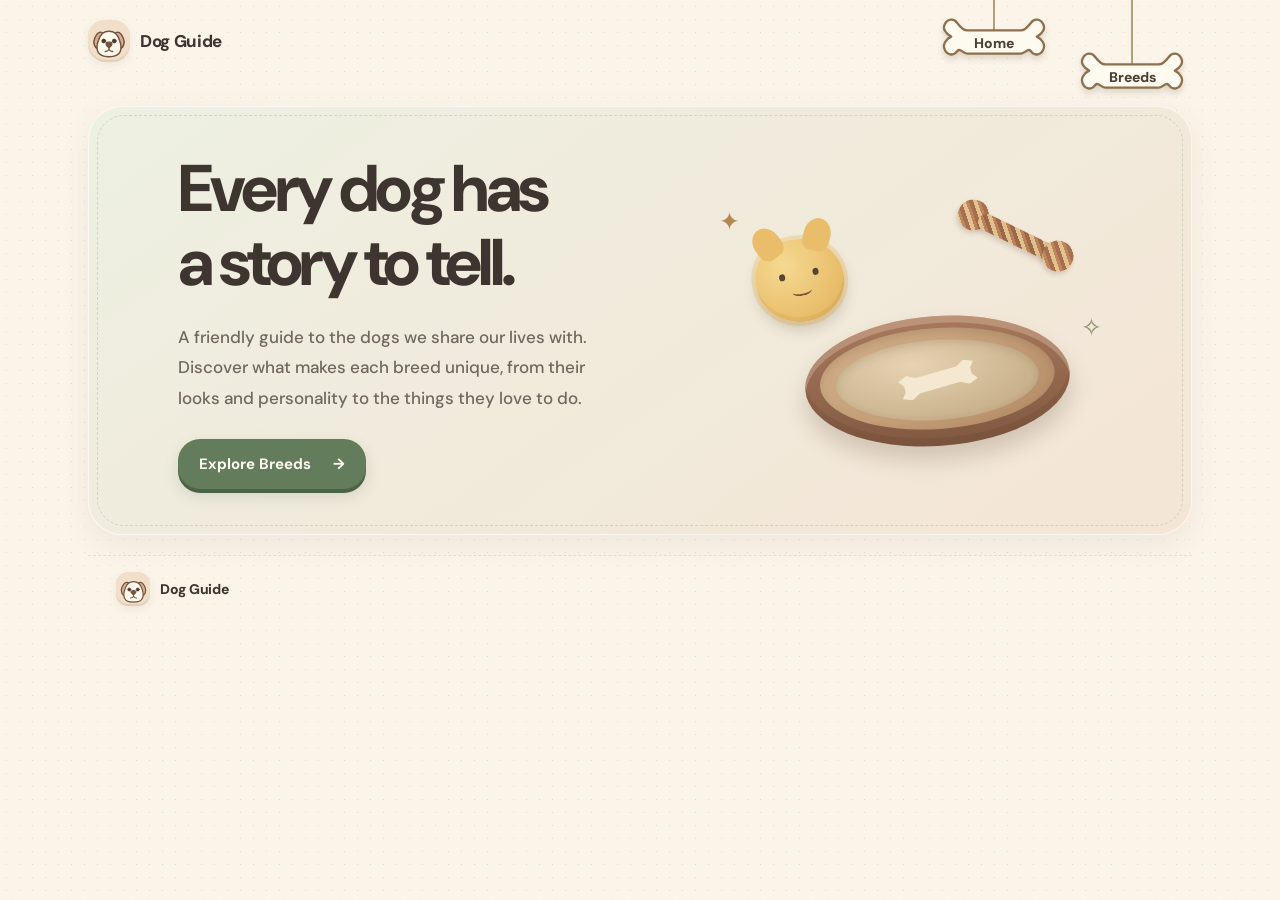
==== index.html @ d452194c "original version" ====
<!doctype html>
<html lang="en">
<head>
  <meta charset="utf-8">
  <meta name="viewport" content="width=device-width, initial-scale=1">
  <meta name="description" content="A friendly guide to dog breeds, their looks, personalities, and favorite activities.">
  <title>Dog Guide — Get to Know Dogs</title>
  <link rel="stylesheet" href="styles.css">
  <script src="nav.js" defer></script>
</head>
<body>
  <header class="site-header">
    <a class="brand" href="index.html" aria-label="Dog Guide home"><span class="brand-mark" aria-hidden="true"><svg viewBox="0 0 48 48"><path class="ear" d="M17 14C12 10 8 13 5 20C2 27 5 34 11 35C16 35 19 29 20 22L22 17ZM31 14C36 10 40 13 43 20C46 27 43 34 37 35C32 35 29 29 28 22L26 17Z"/><path d="M24 11C17 11 12 16 10 23C8 28 7 33 9 38C11 43 17 45 24 45C31 45 37 43 39 38C41 33 40 28 38 23C36 16 31 11 24 11Z"/><circle class="icon-eye" cx="17" cy="24" r="2.6"/><circle class="icon-eye" cx="31" cy="24" r="2.6"/><path class="icon-nose" d="M20 28C20 26.5 21 25.5 22.5 25.5h3C27 25.5 28 26.5 28 28c0 2-2.5 4.3-4 5.5-1.5-1.2-4-3.5-4-5.5Z"/><path class="icon-mouth" d="M24 34v1M24 35c-1 2-3 3-5 3M24 35c1 2 3 3 5 3"/></svg></span><span>Dog Guide</span></a>
    <nav class="main-nav" aria-label="Main navigation">
  <a class="bone-link hang-short active" href="index.html"><span class="bone-cord" aria-hidden="true"></span><svg class="bone-outline" viewBox="0 0 120 56" aria-hidden="true"><path d="M30 15C25 15 22 11 19 7 15 1 8 2 5 8 2 13 6 19 12 22 6 25 2 31 5 37c3 6 10 7 14 1 3-4 6 3 11 3h60c5 0 8-7 11-3 4 6 11 5 14-1 3-6-1-12-7-15 6-3 10-9 7-14-3-6-10-7-14-1-3 4-6 8-11 8Z"/></svg><span class="bone-label">Home</span></a>
  <a class="bone-link hang-long" href="type.html"><span class="bone-cord" aria-hidden="true"></span><svg class="bone-outline" viewBox="0 0 120 56" aria-hidden="true"><path d="M30 15C25 15 22 11 19 7 15 1 8 2 5 8 2 13 6 19 12 22 6 25 2 31 5 37c3 6 10 7 14 1 3-4 6 3 11 3h60c5 0 8-7 11-3 4 6 11 5 14-1 3-6-1-12-7-15 6-3 10-9 7-14-3-6-10-7-14-1-3 4-6 8-11 8Z"/></svg><span class="bone-label">Breeds</span></a>
</nav>
  </header>
  <main>
    <section class="hero home-hero">
      <div class="hero-copy"><h1>Every dog has<br>a story to tell.</h1><p class="hero-lead">A friendly guide to the dogs we share our lives with. Discover what makes each breed unique, from their looks and personality to the things they love to do.</p><a class="button" href="type.html">Explore Breeds <span aria-hidden="true">→</span></a></div>
      <div class="home-image-slot" role="img" aria-label="A cozy dog bed with plush and rope toys"><div class="dog-bed"><div class="bed-cushion"><span class="bed-bone"></span></div></div><div class="plush-toy"><i class="plush-eye eye-left"></i><i class="plush-eye eye-right"></i><i class="plush-smile"></i></div><div class="rope-toy"><span class="rope-knot knot-left"></span><span class="rope-center"></span><span class="rope-knot knot-right"></span></div><span class="scene-spark spark-one">✦</span><span class="scene-spark spark-two">✧</span></div>
    </section>
  </main>
  <footer class="site-footer"><a class="brand footer-brand" href="index.html" aria-label="Dog Guide home"><span class="brand-mark" aria-hidden="true"><svg viewBox="0 0 48 48"><path class="ear" d="M17 14C12 10 8 13 5 20C2 27 5 34 11 35C16 35 19 29 20 22L22 17ZM31 14C36 10 40 13 43 20C46 27 43 34 37 35C32 35 29 29 28 22L26 17Z"/><path d="M24 11C17 11 12 16 10 23C8 28 7 33 9 38C11 43 17 45 24 45C31 45 37 43 39 38C41 33 40 28 38 23C36 16 31 11 24 11Z"/><circle class="icon-eye" cx="17" cy="24" r="2.6"/><circle class="icon-eye" cx="31" cy="24" r="2.6"/><path class="icon-nose" d="M20 28C20 26.5 21 25.5 22.5 25.5h3C27 25.5 28 26.5 28 28c0 2-2.5 4.3-4 5.5-1.5-1.2-4-3.5-4-5.5Z"/><path class="icon-mouth" d="M24 34v1M24 35c-1 2-3 3-5 3M24 35c1 2 3 3 5 3"/></svg></span><span>Dog Guide</span></a></footer>
</body>
</html>
---- styles.css ----
@import url('https://fonts.googleapis.com/css2?family=DM+Sans:wght@400;500;600;700&family=Manrope:wght@400;500;600;700;800&display=swap');
:root{--ink:#3e3530;--muted:#82766d;--green:#637c5b;--green-dark:#4d6548;--cream:#fbf4e9;--paper:#fffaf2;--line:#eadfce;--peach:#f4d6bf;--sage:#e4eadc;--yellow:#f3dfaa;--shadow:0 14px 32px rgba(97,75,52,.12)}
*{box-sizing:border-box}body{margin:0;background-color:var(--cream);background-image:radial-gradient(#e8dcc9 0.6px,transparent .7px),radial-gradient(#fffaf2 0.6px,transparent .7px);background-size:13px 13px,17px 17px;background-position:0 0,6px 7px;color:var(--ink);font-family:'DM Sans','Manrope',sans-serif;line-height:1.65}a{color:inherit;text-decoration:none}.site-header{height:82px;max-width:1160px;margin:auto;padding:0 28px;display:flex;align-items:center;justify-content:space-between}.brand{display:flex;align-items:center;gap:10px;font-size:15px;font-weight:800;line-height:1.1;letter-spacing:-.02em}.brand-mark{width:42px;height:42px;border-radius:16px 16px 18px 18px;background:#f1dfc9;display:grid;place-items:center;color:#72543f;box-shadow:inset 0 -2px 0 rgba(126,86,58,.12),0 3px 8px rgba(97,75,52,.08)}.brand-mark svg{width:36px;height:36px;fill:#fff8ed;stroke:currentColor;stroke-width:2;stroke-linecap:round;stroke-linejoin:round}.brand-mark svg .ear{fill:#dbad8e}.main-nav{display:flex;align-items:center;gap:32px;font-size:13px;color:#74695f}.main-nav a{padding:8px 0;position:relative}.main-nav a:hover,.main-nav a.active{color:var(--green-dark)}.main-nav a.active:after{content:'';height:2px;background:#91a080;border-radius:2px;position:absolute;bottom:0;left:0;right:0}.hero{max-width:1104px;margin:34px auto 0;border-radius:34px;min-height:430px;padding:62px 7%;display:grid;grid-template-columns:1fr 1fr;align-items:center;background:linear-gradient(145deg,#edf0e2,#f4e5d5);position:relative;box-shadow:inset 0 0 0 1px rgba(255,255,255,.65),0 10px 30px rgba(91,76,57,.08)}.hero:before{content:'';position:absolute;inset:9px;border:1px dashed rgba(125,142,111,.26);border-radius:27px;pointer-events:none}.hero-copy{position:relative;z-index:2}.hero h1,.page-heading h1{margin:0;font-size:clamp(38px,5.4vw,59px);letter-spacing:-.055em;line-height:1.12;font-weight:700}.hero-lead{max-width:420px;margin:22px 0 25px;color:#70675e;font-size:15px;line-height:1.9}.button{display:inline-flex;gap:22px;align-items:center;padding:13px 21px;border-radius:22px;background:var(--green);color:#fffaf2;font-weight:700;font-size:13px;box-shadow:0 4px 0 #4c6247,0 7px 15px rgba(72,93,66,.17);transition:transform .2s,box-shadow .2s}.button:hover{transform:translateY(-2px);box-shadow:0 6px 0 #4c6247,0 10px 18px rgba(72,93,66,.2)}.home-image-slot{height:300px;max-width:390px;width:100%;justify-self:end;border-radius:42% 58% 48% 52%/52% 42% 58% 48%;background:rgba(255,250,242,.35);border:2px dashed rgba(139,125,101,.28);box-shadow:inset 0 0 0 9px rgba(255,250,242,.18);position:relative}.home-image-slot:before{content:'';position:absolute;inset:9px;border-radius:inherit;border:1px solid rgba(255,255,255,.55)}.site-footer{max-width:1104px;margin:58px auto 0;padding:24px 28px 32px;border-top:1px dashed var(--line);display:flex;align-items:center}.footer-brand{font-size:13px}.footer-brand .brand-mark{width:34px;height:34px;border-radius:12px}.footer-brand .brand-mark svg{width:29px;height:29px}.type-main{max-width:1104px;margin:44px auto 84px;padding:0 24px}.page-heading{text-align:center;margin:0 auto 35px}.page-heading h1{font-size:40px}.page-heading>p:last-child{margin:10px 0 0;color:var(--muted);font-size:13px}.breed-layout{display:grid;grid-template-columns:minmax(0,1.25fr) minmax(320px,.75fr);gap:25px;align-items:start}.breed-grid{display:grid;grid-template-columns:repeat(2,minmax(0,1fr));gap:15px}.breed-card{appearance:none;text-align:left;padding:0;position:relative;overflow:hidden;border:1px solid #eadfce;background:var(--paper);border-radius:22px;cursor:pointer;color:inherit;transition:border .18s,transform .18s,box-shadow .18s;font:inherit;box-shadow:0 5px 13px rgba(97,75,52,.06)}.breed-card:after{content:'';position:absolute;inset:5px;border:1px dotted rgba(157,136,107,.2);border-radius:17px;pointer-events:none}.breed-card:hover{transform:translateY(-3px);box-shadow:var(--shadow)}.breed-card.selected{border-color:#91a080;box-shadow:0 0 0 2px rgba(99,124,91,.16),var(--shadow)}.photo-placeholder{background:radial-gradient(ellipse at 50% 45%,#f5ead9 0,#f1e6d6 62%,#eee1d0 100%);color:#988a78;display:flex;align-items:center;justify-content:center;flex-direction:column;gap:5px;font-size:10px;letter-spacing:.03em}.breed-card .photo-placeholder{height:132px;border-radius:21px 21px 0 0}.placeholder-icon{display:grid;place-items:center;width:27px;height:27px;border:1px dashed #b7a991;border-radius:50%;font-size:18px;color:#92816a}.breed-card-copy{display:flex;flex-direction:column;align-items:flex-start;padding:13px 15px 15px}.breed-name{font-size:13px;font-weight:700}.breed-tag{font-size:10px;color:#5c7556;background:#e9eddf;padding:3px 10px;border-radius:20px;margin-top:8px}.card-arrow{position:absolute;bottom:17px;right:15px;color:#8c907a;font-size:15px}.detail-panel{position:sticky;top:18px;border-radius:24px;overflow:hidden;background:var(--paper);border:1px solid #eadfce;box-shadow:var(--shadow)}.detail-photo{height:190px}.detail-content{padding:23px 24px 21px}.detail-content h2{font-size:24px;line-height:1.35;margin:0;letter-spacing:-.035em}.detail-size{margin:4px 0 15px;color:var(--green);font-size:11px;font-weight:600}.detail-block{border-top:1px dashed #e8ddcc;padding:13px 0 10px}.detail-block h3{font-size:12px;margin:0 0 5px;color:#574b40}.detail-block p{color:#74695f;font-size:11px;line-height:1.85;margin:0}.breed-card:focus-visible,.button:focus-visible,.main-nav a:focus-visible{outline:3px solid #d5ac67;outline-offset:3px}
@media(max-width:800px){.hero{margin:15px 18px 0;min-height:390px;padding:44px 6%}.home-image-slot{height:255px;width:90%}.breed-layout{grid-template-columns:1fr}.detail-panel{position:static;grid-row:1}.detail-photo{height:160px}.detail-content{padding:21px}.breed-grid{grid-template-columns:repeat(3,minmax(0,1fr))}.type-main{margin-top:35px}.site-footer{margin:40px 18px 0}}
@media(max-width:560px){.site-header{height:70px;padding:0 18px}.main-nav{gap:20px;font-size:12px}.brand{font-size:13px;gap:8px}.brand-mark{width:36px;height:36px}.brand-mark svg{width:31px;height:31px}.hero{display:block;padding:35px 25px 28px;min-height:0;border-radius:27px}.hero h1{font-size:39px}.hero-lead{font-size:14px;margin:18px 0 22px}.home-image-slot{height:220px;margin:30px auto 0}.site-footer{padding:20px 0 26px}.type-main{padding:0 16px;margin:32px auto 56px}.page-heading{margin-bottom:25px}.page-heading h1{font-size:33px}.page-heading>p:last-child{font-size:12px}.breed-grid{grid-template-columns:repeat(2,minmax(0,1fr));gap:11px}.breed-card .photo-placeholder{height:108px}.breed-card-copy{padding:10px}.breed-name{font-size:12px}.card-arrow{right:10px;bottom:14px}.detail-content h2{font-size:21px}}
/* Clearer type and a tighter home layout */
body{font-size:17px}.brand{font-size:17px}.main-nav{font-size:15px}.hero.home-hero{min-height:350px;margin-top:24px;padding-top:46px;padding-bottom:46px}.hero h1{font-size:clamp(44px,5.8vw,66px);font-weight:800}.hero-lead{font-size:17px;line-height:1.8;font-weight:500}.button{font-size:15px;font-weight:700}.home-image-slot{height:260px}.site-footer{margin-top:20px;padding-top:16px;padding-bottom:20px}.page-heading h1{font-size:46px;font-weight:800}.page-heading>p:last-child{font-size:15px}.breed-name{font-size:15px;font-weight:700}.breed-tag{font-size:11px}.detail-content h2{font-size:27px;font-weight:800}.detail-size{font-size:13px}.detail-block h3{font-size:14px;font-weight:700}.detail-block p{font-size:13px;line-height:1.8}.photo-placeholder{font-size:12px}.footer-brand{font-size:14px}
@media(max-width:800px){.hero.home-hero{min-height:330px}.home-image-slot{height:230px}.site-footer{margin-top:18px}}
@media(max-width:560px){body{font-size:16px}.brand{font-size:14px}.main-nav{font-size:13px}.hero.home-hero{padding-top:32px;padding-bottom:24px}.hero h1{font-size:43px}.hero-lead{font-size:15px}.home-image-slot{height:175px;margin-top:22px}.site-footer{margin-top:12px;padding-top:13px;padding-bottom:16px}.page-heading h1{font-size:36px}.page-heading>p:last-child{font-size:13px}.breed-name{font-size:13px}.detail-content h2{font-size:23px}.detail-block h3{font-size:13px}.detail-block p{font-size:12px}}
/* A soft little toy corner for the home page */
.home-image-slot{border:0;border-radius:0;background:none;box-shadow:none;overflow:visible;isolation:isolate}.home-image-slot:before{display:none}.dog-bed{position:absolute;width:265px;height:130px;right:32px;bottom:5px;border-radius:50%;background:linear-gradient(180deg,#a8795e,#805840);box-shadow:0 14px 22px rgba(78,55,37,.2),inset 0 7px 0 rgba(255,235,205,.24),inset 0 -8px 0 rgba(79,49,31,.13);transform:rotate(-4deg)}.dog-bed:before{content:'';position:absolute;inset:12px 15px 17px;border-radius:50%;background:linear-gradient(150deg,#d4b28b,#b38b65);box-shadow:inset 0 4px 8px rgba(95,65,42,.18)}.bed-cushion{position:absolute;inset:24px 31px 26px;border-radius:50%;background:radial-gradient(ellipse at 38% 30%,#e6d3b2,#c9b18c 72%,#b79b75);box-shadow:inset 0 3px 8px rgba(100,72,47,.16)}.bed-bone{position:absolute;width:78px;height:25px;left:50%;top:50%;transform:translate(-50%,-50%) rotate(-12deg);background:#f5e8d0;clip-path:polygon(12% 0,23% 18%,77% 18%,88% 0,100% 15%,94% 38%,94% 62%,100% 85%,88% 100%,77% 82%,23% 82%,12% 100%,0 85%,6% 62%,6% 38%,0 15%);filter:drop-shadow(0 3px 2px rgba(74,55,37,.22))}.plush-toy{position:absolute;z-index:3;width:88px;height:83px;left:44px;top:48px;border-radius:44% 50% 48% 50%;background:radial-gradient(circle at 35% 28%,#f5d991,#e8bc68 72%,#cd9f54);box-shadow:inset 0 -5px 0 rgba(164,114,50,.12),0 8px 14px rgba(86,63,34,.2),0 0 0 4px rgba(237,201,128,.45);transform:rotate(-11deg)}.plush-toy:before,.plush-toy:after{content:'';position:absolute;top:-17px;width:27px;height:33px;border-radius:60% 60% 40% 40%;background:#e9bd69;z-index:-1}.plush-toy:before{left:5px;transform:rotate(-26deg)}.plush-toy:after{right:5px;transform:rotate(25deg)}.plush-eye{position:absolute;top:32px;width:6px;height:7px;border-radius:50%;background:#554334}.plush-eye.eye-left{left:24px}.plush-eye.eye-right{right:24px}.plush-smile{position:absolute;left:34px;top:47px;width:20px;height:10px;border-bottom:2px solid #79563c;border-radius:50%}.rope-toy{position:absolute;right:24px;top:26px;width:125px;height:38px;transform:rotate(26deg);z-index:4}.rope-center{position:absolute;left:22px;right:22px;top:11px;height:17px;border-radius:12px;background:repeating-linear-gradient(45deg,#9d684a 0 4px,#e0c18d 4px 8px,#ba8057 8px 11px);box-shadow:0 3px 5px rgba(73,49,31,.19)}.rope-knot{position:absolute;top:3px;width:31px;height:31px;border-radius:50%;background:repeating-linear-gradient(45deg,#a76f4e 0 4px,#e2c38f 4px 8px,#bd875d 8px 11px);box-shadow:0 3px 5px rgba(73,49,31,.18)}.knot-left{left:0}.knot-right{right:0}.scene-spark{position:absolute;color:#b58853;font-size:25px}.spark-one{left:7px;top:10px}.spark-two{right:0;top:116px;color:#87936a}
@media(max-width:800px){.site-header{height:116px}.home-image-slot{height:230px;width:90%;max-width:390px}.dog-bed{right:8px;width:245px;height:120px}.plush-toy{left:26px}.rope-toy{right:6px}}
@media(max-width:560px){.site-header{height:106px;padding-left:18px;padding-right:18px}.site-header>.brand{margin-top:18px}.main-nav{gap:4px}.bone-nav-item{--cord:16px!important;padding-top:var(--cord)}.bone-nav-item.hang-mid{--cord:29px!important}.bone-nav-item.hang-long{--cord:42px!important}.bone-toggle{min-width:80px;height:35px;padding:0 13px;font-size:11px}.bone-menu{top:calc(var(--cord) + 39px);min-width:165px}.hang-long .bone-menu{min-width:190px}.bone-menu a{font-size:12px;padding:8px 9px}.home-image-slot{height:180px;width:100%;margin-top:22px}.dog-bed{width:220px;height:104px;right:2px;bottom:0}.dog-bed:before{inset:10px 12px 14px}.bed-cushion{inset:20px 27px 23px}.bed-bone{transform:translate(-50%,-50%) rotate(-12deg) scale(.82)}.plush-toy{width:70px;height:67px;left:8px;top:30px}.plush-toy:before,.plush-toy:after{width:22px;height:27px;top:-13px}.plush-eye{top:26px;width:5px;height:6px}.plush-eye.eye-left{left:19px}.plush-eye.eye-right{right:19px}.plush-smile{left:27px;top:38px;width:16px}.rope-toy{right:2px;top:7px;transform:rotate(21deg) scale(.8);transform-origin:right top}.scene-spark{font-size:19px}}
/* Bone links stay attached to their hanging cords */
.main-nav{gap:18px;align-items:flex-start}.main-nav a.bone-link{position:relative;display:block;flex:0 0 120px;width:120px;height:calc(var(--cord) + 50px);padding:0;margin:0;color:#493c30;text-decoration:none}.main-nav a.bone-link:after{display:none}.bone-link.hang-short{--cord:18px}.bone-link.hang-mid{--cord:34px}.bone-link.hang-long{--cord:52px}.bone-cord{position:absolute;z-index:0;left:59px;top:0;width:2px;height:var(--cord);background:linear-gradient(90deg,#8e704d,#e1c99c 48%,#8e704d);transform-origin:top center;box-shadow:1px 0 1px rgba(255,255,255,.7);transition:height .24s,transform .24s}.bone-outline{position:absolute;z-index:1;left:0;top:calc(var(--cord) - 1px);width:120px;height:50px;overflow:visible;filter:drop-shadow(0 4px 3px rgba(75,59,38,.16));transform-origin:60px 3px;transition:transform .24s,filter .24s}.bone-outline path{fill:#fffaf0;stroke:#8e704d;stroke-width:2.6;stroke-linejoin:round}.bone-label{position:absolute;z-index:2;left:0;top:calc(var(--cord) + 14px);width:120px;text-align:center;color:#4c4035;font-size:14px;font-weight:800;line-height:22px;pointer-events:none;transition:transform .24s}.bone-link:hover .bone-outline{transform:rotate(-2deg) translateY(2px);filter:drop-shadow(0 6px 4px rgba(75,59,38,.2))}.bone-link:hover .bone-cord{transform:rotate(-1deg)}.bone-link.is-dropping .bone-cord{height:calc(var(--cord) + 8px);transform:rotate(2deg)}.bone-link.is-dropping .bone-outline{transform:translateY(8px) rotate(4deg)}.bone-link.is-dropping .bone-label{transform:translateY(8px) rotate(4deg)}.bone-link:focus-visible{outline:3px solid #b89965;outline-offset:2px;border-radius:12px}.bone-link:focus-visible .bone-outline path{stroke:#5e794f}
@media(max-width:560px){.main-nav{gap:3px}.main-nav a.bone-link{flex-basis:94px;width:94px;height:calc(var(--cord) + 43px)}.bone-link.hang-short{--cord:16px}.bone-link.hang-mid{--cord:28px}.bone-link.hang-long{--cord:42px}.bone-cord{left:46px}.bone-outline{top:calc(var(--cord) - 1px);width:94px;height:43px}.bone-label{width:94px;top:calc(var(--cord) + 12px);font-size:12px}.bone-outline path{stroke-width:3}}
/* Let each cord meet the thicker center of its bone */
.bone-cord{height:calc(var(--cord) + 12px)}
.bone-link.is-dropping .bone-cord{height:calc(var(--cord) + 20px)}
@media(max-width:560px){.bone-cord{left:47px}}
/* Keep the bone indexes pinned to the same header coordinates on every page */
.site-header{position:relative}.site-header .main-nav{position:absolute;right:28px;top:0;width:258px;height:auto;justify-content:space-between;gap:18px;align-items:flex-start}
@media(max-width:560px){.site-header .main-nav{right:18px;width:191px;gap:3px}}
.brand-mark svg .icon-eye{fill:#493a30;stroke:#493a30;stroke-width:1}.brand-mark svg .icon-nose{fill:#72543f;stroke:#72543f;stroke-width:1.6;stroke-linejoin:round}.brand-mark svg .icon-mouth{fill:none;stroke:#72543f;stroke-width:1.7;stroke-linecap:round;stroke-linejoin:round}
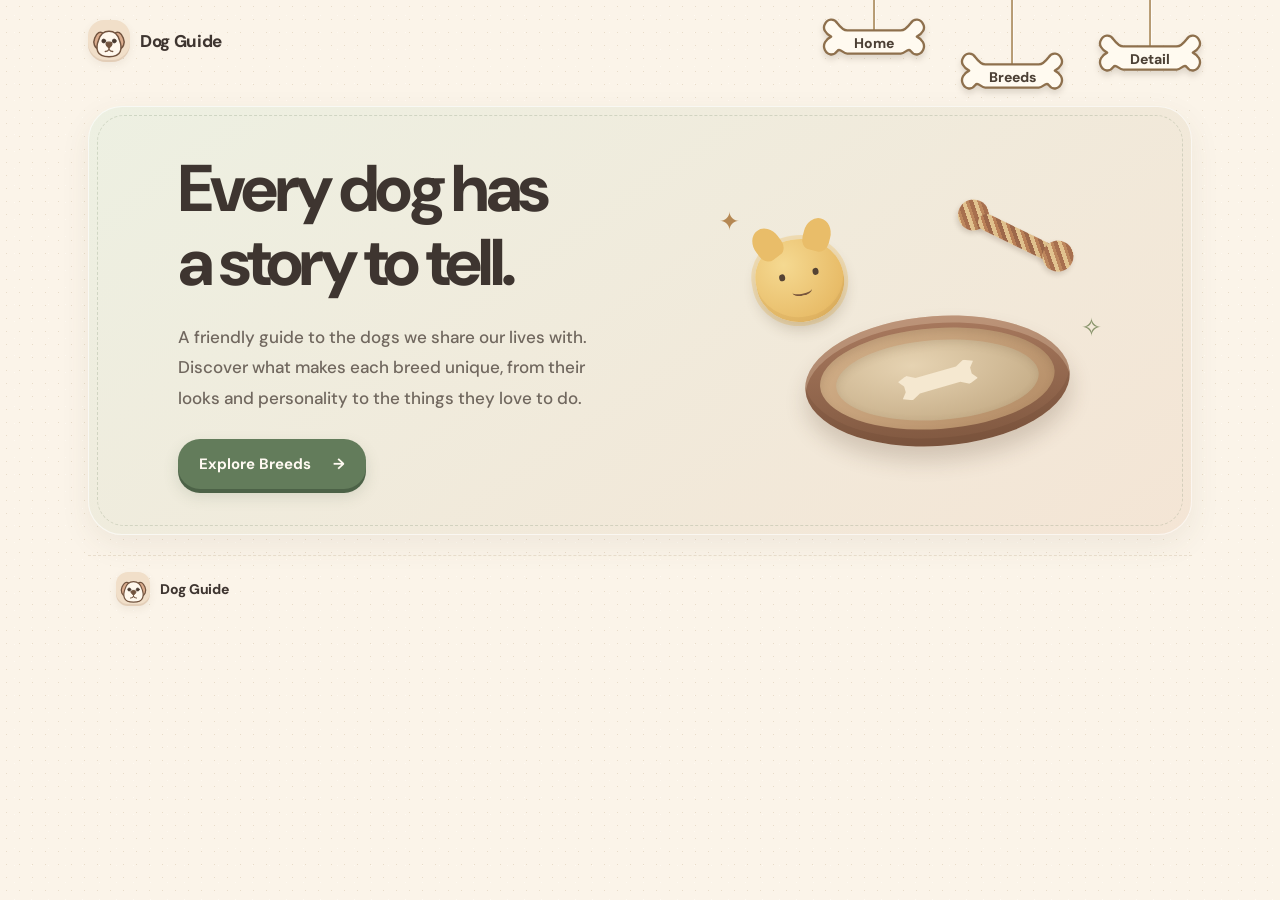
==== commit 21fc1e95: "add  breeds, pictures and details" ====
--- a/index.html
+++ b/index.html
@@ -14,6 +14,7 @@
     <nav class="main-nav" aria-label="Main navigation">
   <a class="bone-link hang-short active" href="index.html"><span class="bone-cord" aria-hidden="true"></span><svg class="bone-outline" viewBox="0 0 120 56" aria-hidden="true"><path d="M30 15C25 15 22 11 19 7 15 1 8 2 5 8 2 13 6 19 12 22 6 25 2 31 5 37c3 6 10 7 14 1 3-4 6 3 11 3h60c5 0 8-7 11-3 4 6 11 5 14-1 3-6-1-12-7-15 6-3 10-9 7-14-3-6-10-7-14-1-3 4-6 8-11 8Z"/></svg><span class="bone-label">Home</span></a>
   <a class="bone-link hang-long" href="type.html"><span class="bone-cord" aria-hidden="true"></span><svg class="bone-outline" viewBox="0 0 120 56" aria-hidden="true"><path d="M30 15C25 15 22 11 19 7 15 1 8 2 5 8 2 13 6 19 12 22 6 25 2 31 5 37c3 6 10 7 14 1 3-4 6 3 11 3h60c5 0 8-7 11-3 4 6 11 5 14-1 3-6-1-12-7-15 6-3 10-9 7-14-3-6-10-7-14-1-3 4-6 8-11 8Z"/></svg><span class="bone-label">Breeds</span></a>
+  <a class="bone-link hang-mid" href="detail.html"><span class="bone-cord" aria-hidden="true"></span><svg class="bone-outline" viewBox="0 0 120 56" aria-hidden="true"><path d="M30 15C25 15 22 11 19 7 15 1 8 2 5 8 2 13 6 19 12 22 6 25 2 31 5 37c3 6 10 7 14 1 3-4 6 3 11 3h60c5 0 8-7 11-3 4 6 11 5 14-1 3-6-1-12-7-15 6-3 10-9 7-14-3-6-10-7-14-1-3 4-6 8-11 8Z"/></svg><span class="bone-label">Detail</span></a>
 </nav>
   </header>
   <main>
@@ -24,4 +25,4 @@
   </main>
   <footer class="site-footer"><a class="brand footer-brand" href="index.html" aria-label="Dog Guide home"><span class="brand-mark" aria-hidden="true"><svg viewBox="0 0 48 48"><path class="ear" d="M17 14C12 10 8 13 5 20C2 27 5 34 11 35C16 35 19 29 20 22L22 17ZM31 14C36 10 40 13 43 20C46 27 43 34 37 35C32 35 29 29 28 22L26 17Z"/><path d="M24 11C17 11 12 16 10 23C8 28 7 33 9 38C11 43 17 45 24 45C31 45 37 43 39 38C41 33 40 28 38 23C36 16 31 11 24 11Z"/><circle class="icon-eye" cx="17" cy="24" r="2.6"/><circle class="icon-eye" cx="31" cy="24" r="2.6"/><path class="icon-nose" d="M20 28C20 26.5 21 25.5 22.5 25.5h3C27 25.5 28 26.5 28 28c0 2-2.5 4.3-4 5.5-1.5-1.2-4-3.5-4-5.5Z"/><path class="icon-mouth" d="M24 34v1M24 35c-1 2-3 3-5 3M24 35c1 2 3 3 5 3"/></svg></span><span>Dog Guide</span></a></footer>
 </body>
-</html>+</html>
--- a/styles.css
+++ b/styles.css
@@ -21,4 +21,27 @@
 /* Keep the bone indexes pinned to the same header coordinates on every page */
 .site-header{position:relative}.site-header .main-nav{position:absolute;right:28px;top:0;width:258px;height:auto;justify-content:space-between;gap:18px;align-items:flex-start}
 @media(max-width:560px){.site-header .main-nav{right:18px;width:191px;gap:3px}}
-.brand-mark svg .icon-eye{fill:#493a30;stroke:#493a30;stroke-width:1}.brand-mark svg .icon-nose{fill:#72543f;stroke:#72543f;stroke-width:1.6;stroke-linejoin:round}.brand-mark svg .icon-mouth{fill:none;stroke:#72543f;stroke-width:1.7;stroke-linecap:round;stroke-linejoin:round}+.brand-mark svg .icon-eye{fill:#493a30;stroke:#493a30;stroke-width:1}.brand-mark svg .icon-nose{fill:#72543f;stroke:#72543f;stroke-width:1.6;stroke-linejoin:round}.brand-mark svg .icon-mouth{fill:none;stroke:#72543f;stroke-width:1.7;stroke-linecap:round;stroke-linejoin:round}
+.breed-photo{display:block;width:100%;height:100%;object-fit:cover;border-radius:inherit}.breed-card .photo-placeholder{overflow:hidden}.detail-photo{overflow:hidden}
+.breed-card .breed-photo{object-position:center 30%}.detail-photo .breed-photo{object-fit:contain;background:#f1e6d6}
+.breed-card:has([src*="miniature-poodle"] ) .breed-photo,.breed-card:has([src*="Beagles-pets"]) .breed-photo{object-position:center 16%}
+.card-arrow{z-index:2;bottom:10px;right:10px;padding:6px 9px;border-radius:14px;background:#637c5b;color:white;font-size:11px;font-weight:700}
+.detail-page-card{overflow:hidden;border:1px solid #eadfce;border-radius:24px;background:var(--paper);box-shadow:var(--shadow)}
+.detail-page-photo{display:block;width:100%;max-height:460px;object-fit:contain;background:#f1e6d6}
+.detail-page-card .detail-content{max-width:780px;margin:auto}
+.detail-page-card h1{margin:0}
+.detail-page-actions{display:flex;justify-content:flex-end;margin-top:22px}
+.detail-page-card .detail-block h2{display:inline-flex;align-items:center;gap:7px;margin:0 0 10px;padding:5px 13px;border:2px solid #b99a73;border-radius:15px 15px 15px 6px;background:linear-gradient(135deg,#fffaf1,#f4e8d7);box-shadow:0 3px 0 rgba(126,86,58,.13);color:#574b40;font-size:16px;line-height:1.4;letter-spacing:0}
+.detail-page-card .detail-block h2:before{content:'🐾';font-size:20px;line-height:1}
+.detail-page-card .detail-block p{font-size:15px;line-height:1.9}
+.site-header .main-nav{width:378px}
+@media(max-width:560px){.site-header .main-nav{width:285px}}
+.breed-card .breed-photo[src*="miniature-poodle-900x900-crop"]{object-position:center 50%}
+.breed-card .breed-photo[src*="Beagles-pets"]{object-position:center 30%}
+.breed-card .breed-photo[src*="Chow-Chow-Dog-Breed-Information"]{object-position:center 20%}
+.breed-card .breed-photo[src*="tibetan-mastiff-4"]{object-position:center 18%}
+.breed-card .breed-photo[src*="Maltese_FeaturedImage"]{object-position:center 18%}
+.breed-card .breed-photo[src*="Saint-bernard-dog"]{object-position:center 18%}
+.breed-card .breed-photo[src*="smooth-haired-dachshund"]{object-position:center 18%}
+.breed-card .breed-photo[src*="Italian_Greyhound_standing_gray"]{object-position:center 18%}
+.breed-card .breed-photo[src*="dalmatian-adult"]{object-position:center 18%}
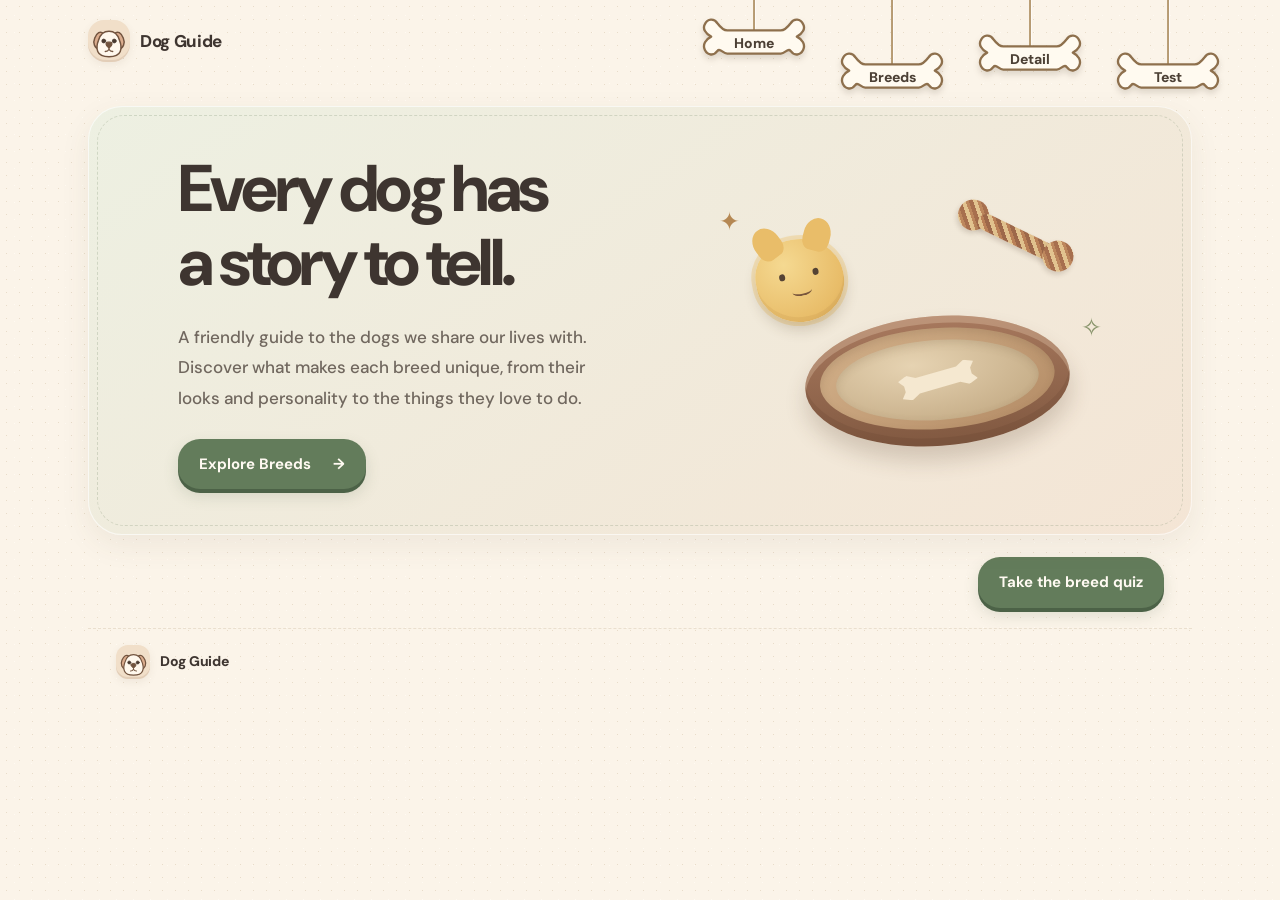
==== commit 4a01d45b: "add tset" ====
--- a/index.html
+++ b/index.html
@@ -13,15 +13,17 @@
     <a class="brand" href="index.html" aria-label="Dog Guide home"><span class="brand-mark" aria-hidden="true"><svg viewBox="0 0 48 48"><path class="ear" d="M17 14C12 10 8 13 5 20C2 27 5 34 11 35C16 35 19 29 20 22L22 17ZM31 14C36 10 40 13 43 20C46 27 43 34 37 35C32 35 29 29 28 22L26 17Z"/><path d="M24 11C17 11 12 16 10 23C8 28 7 33 9 38C11 43 17 45 24 45C31 45 37 43 39 38C41 33 40 28 38 23C36 16 31 11 24 11Z"/><circle class="icon-eye" cx="17" cy="24" r="2.6"/><circle class="icon-eye" cx="31" cy="24" r="2.6"/><path class="icon-nose" d="M20 28C20 26.5 21 25.5 22.5 25.5h3C27 25.5 28 26.5 28 28c0 2-2.5 4.3-4 5.5-1.5-1.2-4-3.5-4-5.5Z"/><path class="icon-mouth" d="M24 34v1M24 35c-1 2-3 3-5 3M24 35c1 2 3 3 5 3"/></svg></span><span>Dog Guide</span></a>
     <nav class="main-nav" aria-label="Main navigation">
   <a class="bone-link hang-short active" href="index.html"><span class="bone-cord" aria-hidden="true"></span><svg class="bone-outline" viewBox="0 0 120 56" aria-hidden="true"><path d="M30 15C25 15 22 11 19 7 15 1 8 2 5 8 2 13 6 19 12 22 6 25 2 31 5 37c3 6 10 7 14 1 3-4 6 3 11 3h60c5 0 8-7 11-3 4 6 11 5 14-1 3-6-1-12-7-15 6-3 10-9 7-14-3-6-10-7-14-1-3 4-6 8-11 8Z"/></svg><span class="bone-label">Home</span></a>
-  <a class="bone-link hang-long" href="type.html"><span class="bone-cord" aria-hidden="true"></span><svg class="bone-outline" viewBox="0 0 120 56" aria-hidden="true"><path d="M30 15C25 15 22 11 19 7 15 1 8 2 5 8 2 13 6 19 12 22 6 25 2 31 5 37c3 6 10 7 14 1 3-4 6 3 11 3h60c5 0 8-7 11-3 4 6 11 5 14-1 3-6-1-12-7-15 6-3 10-9 7-14-3-6-10-7-14-1-3 4-6 8-11 8Z"/></svg><span class="bone-label">Breeds</span></a>
+  <a class="bone-link hang-long" href="breeds.html"><span class="bone-cord" aria-hidden="true"></span><svg class="bone-outline" viewBox="0 0 120 56" aria-hidden="true"><path d="M30 15C25 15 22 11 19 7 15 1 8 2 5 8 2 13 6 19 12 22 6 25 2 31 5 37c3 6 10 7 14 1 3-4 6 3 11 3h60c5 0 8-7 11-3 4 6 11 5 14-1 3-6-1-12-7-15 6-3 10-9 7-14-3-6-10-7-14-1-3 4-6 8-11 8Z"/></svg><span class="bone-label">Breeds</span></a>
   <a class="bone-link hang-mid" href="detail.html"><span class="bone-cord" aria-hidden="true"></span><svg class="bone-outline" viewBox="0 0 120 56" aria-hidden="true"><path d="M30 15C25 15 22 11 19 7 15 1 8 2 5 8 2 13 6 19 12 22 6 25 2 31 5 37c3 6 10 7 14 1 3-4 6 3 11 3h60c5 0 8-7 11-3 4 6 11 5 14-1 3-6-1-12-7-15 6-3 10-9 7-14-3-6-10-7-14-1-3 4-6 8-11 8Z"/></svg><span class="bone-label">Detail</span></a>
+  <a class="bone-link hang-long" href="test.html"><span class="bone-cord" aria-hidden="true"></span><svg class="bone-outline" viewBox="0 0 120 56" aria-hidden="true"><path d="M30 15C25 15 22 11 19 7 15 1 8 2 5 8 2 13 6 19 12 22 6 25 2 31 5 37c3 6 10 7 14 1 3-4 6 3 11 3h60c5 0 8-7 11-3 4 6 11 5 14-1 3-6-1-12-7-15 6-3 10-9 7-14-3-6-10-7-14-1-3 4-6 8-11 8Z"/></svg><span class="bone-label">Test</span></a>
 </nav>
   </header>
   <main>
     <section class="hero home-hero">
-      <div class="hero-copy"><h1>Every dog has<br>a story to tell.</h1><p class="hero-lead">A friendly guide to the dogs we share our lives with. Discover what makes each breed unique, from their looks and personality to the things they love to do.</p><a class="button" href="type.html">Explore Breeds <span aria-hidden="true">→</span></a></div>
+      <div class="hero-copy"><h1>Every dog has<br>a story to tell.</h1><p class="hero-lead">A friendly guide to the dogs we share our lives with. Discover what makes each breed unique, from their looks and personality to the things they love to do.</p><a class="button" href="breeds.html">Explore Breeds <span aria-hidden="true">→</span></a></div>
       <div class="home-image-slot" role="img" aria-label="A cozy dog bed with plush and rope toys"><div class="dog-bed"><div class="bed-cushion"><span class="bed-bone"></span></div></div><div class="plush-toy"><i class="plush-eye eye-left"></i><i class="plush-eye eye-right"></i><i class="plush-smile"></i></div><div class="rope-toy"><span class="rope-knot knot-left"></span><span class="rope-center"></span><span class="rope-knot knot-right"></span></div><span class="scene-spark spark-one">✦</span><span class="scene-spark spark-two">✧</span></div>
     </section>
+    <div class="home-quiz-link"><a class="button" href="test.html">Take the breed quiz</a></div>
   </main>
   <footer class="site-footer"><a class="brand footer-brand" href="index.html" aria-label="Dog Guide home"><span class="brand-mark" aria-hidden="true"><svg viewBox="0 0 48 48"><path class="ear" d="M17 14C12 10 8 13 5 20C2 27 5 34 11 35C16 35 19 29 20 22L22 17ZM31 14C36 10 40 13 43 20C46 27 43 34 37 35C32 35 29 29 28 22L26 17Z"/><path d="M24 11C17 11 12 16 10 23C8 28 7 33 9 38C11 43 17 45 24 45C31 45 37 43 39 38C41 33 40 28 38 23C36 16 31 11 24 11Z"/><circle class="icon-eye" cx="17" cy="24" r="2.6"/><circle class="icon-eye" cx="31" cy="24" r="2.6"/><path class="icon-nose" d="M20 28C20 26.5 21 25.5 22.5 25.5h3C27 25.5 28 26.5 28 28c0 2-2.5 4.3-4 5.5-1.5-1.2-4-3.5-4-5.5Z"/><path class="icon-mouth" d="M24 34v1M24 35c-1 2-3 3-5 3M24 35c1 2 3 3 5 3"/></svg></span><span>Dog Guide</span></a></footer>
 </body>
--- a/styles.css
+++ b/styles.css
@@ -31,6 +31,10 @@
 .detail-page-card .detail-content{max-width:780px;margin:auto}
 .detail-page-card h1{margin:0}
 .detail-page-actions{display:flex;justify-content:flex-end;margin-top:22px}
+.breed-more-card{min-height:200px;padding:24px;display:flex;flex-direction:column;align-items:center;justify-content:center;gap:8px;text-align:center;border:2px dashed #c9b89f;border-radius:22px;background:linear-gradient(145deg,#f7f0e5,#eee7d9);color:#665849}
+.breed-more-card strong{font-size:17px;color:#4e4439}
+.breed-more-card>span:last-child{max-width:220px;font-size:13px;line-height:1.6}
+.breed-more-paw{font-size:27px;line-height:1}
 .detail-page-card .detail-block h2{display:inline-flex;align-items:center;gap:7px;margin:0 0 10px;padding:5px 13px;border:2px solid #b99a73;border-radius:15px 15px 15px 6px;background:linear-gradient(135deg,#fffaf1,#f4e8d7);box-shadow:0 3px 0 rgba(126,86,58,.13);color:#574b40;font-size:16px;line-height:1.4;letter-spacing:0}
 .detail-page-card .detail-block h2:before{content:'🐾';font-size:20px;line-height:1}
 .detail-page-card .detail-block p{font-size:15px;line-height:1.9}
@@ -45,3 +49,68 @@
 .breed-card .breed-photo[src*="smooth-haired-dachshund"]{object-position:center 18%}
 .breed-card .breed-photo[src*="Italian_Greyhound_standing_gray"]{object-position:center 18%}
 .breed-card .breed-photo[src*="dalmatian-adult"]{object-position:center 18%}
+.breed-card .breed-photo[src*="akita-adulto"]{object-position:center 20%}
+.breed-card .breed-photo[src*="Bull_Terrier_R_02"]{object-position:center 18%}
+.breed-card .breed-photo[src*="West-Highland-white-terrier"]{object-position:center 18%}
+.breed-card .breed-photo[src*="Afgan_Hound"]{object-position:center 18%}
+.breed-card .breed-photo[src*="Doberman-Pinscher_Featured-Image"]{object-position:center 20%}
+.breed-card .breed-photo[src*="Cocker-Spaniel-Breed-Information"]{object-position:center 18%}
+.breed-card .breed-photo[src*="bf4e2e0e9b813a4c35bf6602a24b"]{object-position:center 18%}
+.breed-card .breed-photo[src*="OIP.ncFnLqINaXTK82Xb_gnDBwAAAA"]{object-position:center 32%}
+.breed-card .breed-photo[src*="shetland-sheepdog"]{object-position:center 18%}
+.site-header .main-nav{width:498px}
+.quiz-nav a.active{background:#e9eddf;color:var(--green-dark);font-weight:700}
+@media(max-width:560px){.site-header .main-nav{width:284px}.site-header .main-nav a.bone-link{flex:0 0 70px;width:70px}.site-header .main-nav .bone-cord{left:34px}.site-header .main-nav .bone-outline{width:70px;height:42px}.site-header .main-nav .bone-label{width:70px;font-size:10px}}
+.home-quiz-link{max-width:1104px;margin:22px auto 0;padding:0 28px;text-align:right}
+.quiz-page [hidden]{display:none!important}
+.quiz-nav{display:flex;gap:22px;align-items:center;color:#74695f;font-size:14px}
+.quiz-nav a{padding:8px 12px;border-radius:18px;transition:background .2s,color .2s}
+.quiz-nav a:hover{background:#e9eddf;color:var(--green-dark)}
+.quiz-main{max-width:900px;margin:45px auto 80px;padding:0 24px}
+.quiz-progress-wrap{position:sticky;top:12px;z-index:5;margin:0 auto 20px;padding:14px 18px;border:1px solid #eadfce;border-radius:18px;background:rgba(255,250,242,.96);box-shadow:0 5px 16px rgba(97,75,52,.08);backdrop-filter:blur(8px)}
+.quiz-progress-label{display:flex;justify-content:space-between;gap:12px;margin-bottom:8px;color:#66594c;font-size:13px;font-weight:700}
+.quiz-progress-track{height:8px;overflow:hidden;border-radius:99px;background:#e8ddcc}
+.quiz-progress-track span{display:block;width:0;height:100%;border-radius:inherit;background:linear-gradient(90deg,#94a184,#637c5b);transition:width .25s ease}
+.quiz-shell{min-height:360px;padding:clamp(24px,5vw,48px);border:1px solid #eadfce;border-radius:30px;background:linear-gradient(145deg,#fffaf2,#f4eadb);box-shadow:var(--shadow)}
+.quiz-intro{text-align:center;max-width:620px;margin:40px auto}
+.quiz-kicker{display:inline-block;margin-bottom:10px;color:#718064;font-size:12px;font-weight:800;letter-spacing:.12em;text-transform:uppercase}
+.quiz-intro h1,.quiz-question h1,.quiz-results>h1{margin:0;color:#43392f;font-size:clamp(30px,5vw,44px);line-height:1.15;letter-spacing:-.04em}
+.quiz-intro p{margin:18px auto 26px;max-width:540px;color:#766a5e;line-height:1.8}
+.quiz-question{max-width:680px;margin:0 auto}
+.quiz-question h1{font-size:clamp(26px,4vw,36px);margin-bottom:25px}
+.quiz-answers{display:grid;gap:11px}
+.quiz-answer{display:flex;align-items:center;gap:14px;width:100%;padding:14px 16px;border:1px solid #dfd2c0;border-radius:17px;background:#fffdf8;color:#574b40;text-align:left;font:inherit;cursor:pointer;transition:transform .18s,border .18s,background .18s,box-shadow .18s}
+.quiz-answer:hover{transform:translateY(-2px);border-color:#a7b091;box-shadow:0 5px 12px rgba(97,75,52,.08)}
+.quiz-answer.is-selected{border-color:#748667;background:#edf0e5;box-shadow:0 0 0 2px rgba(99,124,91,.14)}
+.quiz-answer-mark{display:grid;place-items:center;flex:0 0 30px;width:30px;height:30px;border-radius:50%;background:#f1e6d6;color:#705c44;font-size:12px;font-weight:800}
+.quiz-answer.is-selected .quiz-answer-mark{background:#718064;color:#fff}
+.quiz-controls{display:flex;justify-content:space-between;align-items:center;margin-top:25px}
+.quiz-controls button:disabled{opacity:.45;cursor:not-allowed;transform:none}
+.quiz-back{padding:10px 14px;border:0;background:transparent;color:#6e6256;font:inherit;font-weight:700;cursor:pointer}
+.quiz-results>h1{margin-bottom:24px}
+.quiz-result-featured{display:grid;grid-template-columns:repeat(2,minmax(0,1fr));gap:16px}
+.quiz-result-card{overflow:hidden;border:1px solid #e4d8c8;border-radius:20px;background:#fffdf8;box-shadow:0 6px 16px rgba(97,75,52,.07)}
+.quiz-result-card img{display:block;width:100%;height:190px;object-fit:cover;object-position:center 25%;background:#f1e6d6}
+.quiz-result-card>div{padding:16px 18px 18px}
+.quiz-result-label{color:#718064;font-size:11px;font-weight:800;letter-spacing:.1em;text-transform:uppercase}
+.quiz-result-card h2{margin:5px 0 7px;color:#43392f;font-size:21px;line-height:1.25}
+.quiz-result-card p{margin:0;color:#766a5e;font-size:13px;line-height:1.7}
+.quiz-result-card.is-primary{border-color:#a6b092;box-shadow:0 0 0 2px rgba(99,124,91,.13),0 8px 18px rgba(97,75,52,.08)}
+.quiz-match{margin-top:28px;padding-top:21px;border-top:1px dashed #dacdbb}
+.quiz-match>h2{margin:0;color:#43392f;font-size:22px}
+.quiz-match>p{margin:5px 0 14px;color:#766a5e;font-size:14px}
+.quiz-result-card.is-match{max-width:460px}
+.quiz-home-button{margin-top:25px}
+#quiz-start{position:relative;padding:14px 34px 14px 44px;border:1px solid #d9c7a7;border-radius:999px;background:linear-gradient(180deg,#f4e8cb,#e7d1a8);color:#5e4934;box-shadow:0 4px 0 #c8ab7d,0 8px 17px rgba(105,79,47,.14);font-size:16px;letter-spacing:.02em;transition:transform .2s,box-shadow .2s,filter .2s}
+#quiz-start:before{content:'✦';position:absolute;left:19px;top:50%;transform:translateY(-52%);font-size:17px;color:#94734c}
+#quiz-start:hover{transform:translateY(-2px);filter:brightness(1.04);box-shadow:0 6px 0 #c8ab7d,0 11px 20px rgba(105,79,47,.18)}
+.quiz-dog-border{position:relative;z-index:2;display:flex;align-items:flex-end;justify-content:space-around;gap:12px;height:78px;margin:-55px 12px 0;padding:0 10px;border-bottom:2px dashed #d8c5a7;pointer-events:none}
+.quiz-dog{width:clamp(64px,13vw,112px);height:70px;overflow:visible;fill:#d9a875;stroke:#8a654b;stroke-width:2.6;stroke-linecap:round;stroke-linejoin:round;filter:drop-shadow(0 3px 2px rgba(91,67,46,.14))}
+.quiz-dog path{fill:none;stroke:#8a654b;stroke-width:5;stroke-linecap:round;stroke-linejoin:round}
+.quiz-dog .dog-eye{fill:#49392d;stroke:none}
+.quiz-dog .dog-ball{fill:#d88769;stroke:#a45e4b;stroke-width:2}
+.dog-sit{fill:#a7b08d}
+.dog-lie{fill:#d4b37c}
+.dog-small{fill:#b78b68}
+.quiz-answer:focus-visible,.quiz-back:focus-visible,.quiz-nav a:focus-visible{outline:3px solid #d5ac67;outline-offset:3px}
+@media(max-width:560px){.home-quiz-link{padding:0 18px;text-align:center}.quiz-main{margin:28px auto 55px;padding:0 16px}.quiz-shell{padding:23px 18px;border-radius:23px}.quiz-intro{margin:25px auto}.quiz-progress-wrap{top:6px;padding:12px}.quiz-answer{padding:12px}.quiz-result-featured{grid-template-columns:1fr}.quiz-result-card img{height:210px}.quiz-nav{gap:4px;font-size:12px}}
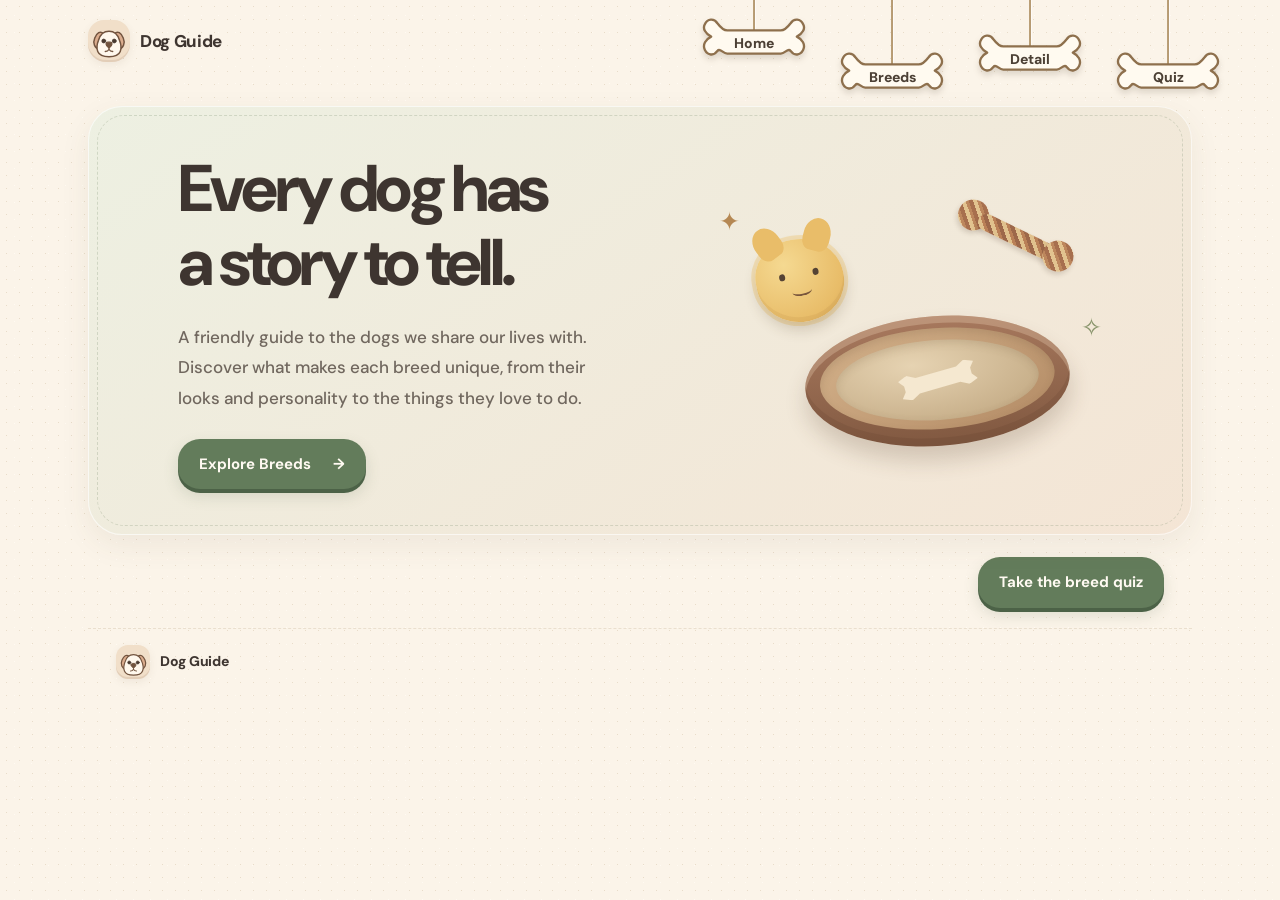
==== commit 2528eaf9: "add content in detail" ====
--- a/index.html
+++ b/index.html
@@ -15,7 +15,7 @@
   <a class="bone-link hang-short active" href="index.html"><span class="bone-cord" aria-hidden="true"></span><svg class="bone-outline" viewBox="0 0 120 56" aria-hidden="true"><path d="M30 15C25 15 22 11 19 7 15 1 8 2 5 8 2 13 6 19 12 22 6 25 2 31 5 37c3 6 10 7 14 1 3-4 6 3 11 3h60c5 0 8-7 11-3 4 6 11 5 14-1 3-6-1-12-7-15 6-3 10-9 7-14-3-6-10-7-14-1-3 4-6 8-11 8Z"/></svg><span class="bone-label">Home</span></a>
   <a class="bone-link hang-long" href="breeds.html"><span class="bone-cord" aria-hidden="true"></span><svg class="bone-outline" viewBox="0 0 120 56" aria-hidden="true"><path d="M30 15C25 15 22 11 19 7 15 1 8 2 5 8 2 13 6 19 12 22 6 25 2 31 5 37c3 6 10 7 14 1 3-4 6 3 11 3h60c5 0 8-7 11-3 4 6 11 5 14-1 3-6-1-12-7-15 6-3 10-9 7-14-3-6-10-7-14-1-3 4-6 8-11 8Z"/></svg><span class="bone-label">Breeds</span></a>
   <a class="bone-link hang-mid" href="detail.html"><span class="bone-cord" aria-hidden="true"></span><svg class="bone-outline" viewBox="0 0 120 56" aria-hidden="true"><path d="M30 15C25 15 22 11 19 7 15 1 8 2 5 8 2 13 6 19 12 22 6 25 2 31 5 37c3 6 10 7 14 1 3-4 6 3 11 3h60c5 0 8-7 11-3 4 6 11 5 14-1 3-6-1-12-7-15 6-3 10-9 7-14-3-6-10-7-14-1-3 4-6 8-11 8Z"/></svg><span class="bone-label">Detail</span></a>
-  <a class="bone-link hang-long" href="test.html"><span class="bone-cord" aria-hidden="true"></span><svg class="bone-outline" viewBox="0 0 120 56" aria-hidden="true"><path d="M30 15C25 15 22 11 19 7 15 1 8 2 5 8 2 13 6 19 12 22 6 25 2 31 5 37c3 6 10 7 14 1 3-4 6 3 11 3h60c5 0 8-7 11-3 4 6 11 5 14-1 3-6-1-12-7-15 6-3 10-9 7-14-3-6-10-7-14-1-3 4-6 8-11 8Z"/></svg><span class="bone-label">Test</span></a>
+  <a class="bone-link hang-long" href="quzi.html"><span class="bone-cord" aria-hidden="true"></span><svg class="bone-outline" viewBox="0 0 120 56" aria-hidden="true"><path d="M30 15C25 15 22 11 19 7 15 1 8 2 5 8 2 13 6 19 12 22 6 25 2 31 5 37c3 6 10 7 14 1 3-4 6 3 11 3h60c5 0 8-7 11-3 4 6 11 5 14-1 3-6-1-12-7-15 6-3 10-9 7-14-3-6-10-7-14-1-3 4-6 8-11 8Z"/></svg><span class="bone-label">Quiz</span></a>
 </nav>
   </header>
   <main>
@@ -23,7 +23,7 @@
       <div class="hero-copy"><h1>Every dog has<br>a story to tell.</h1><p class="hero-lead">A friendly guide to the dogs we share our lives with. Discover what makes each breed unique, from their looks and personality to the things they love to do.</p><a class="button" href="breeds.html">Explore Breeds <span aria-hidden="true">→</span></a></div>
       <div class="home-image-slot" role="img" aria-label="A cozy dog bed with plush and rope toys"><div class="dog-bed"><div class="bed-cushion"><span class="bed-bone"></span></div></div><div class="plush-toy"><i class="plush-eye eye-left"></i><i class="plush-eye eye-right"></i><i class="plush-smile"></i></div><div class="rope-toy"><span class="rope-knot knot-left"></span><span class="rope-center"></span><span class="rope-knot knot-right"></span></div><span class="scene-spark spark-one">✦</span><span class="scene-spark spark-two">✧</span></div>
     </section>
-    <div class="home-quiz-link"><a class="button" href="test.html">Take the breed quiz</a></div>
+    <div class="home-quiz-link"><a class="button" href="quzi.html">Take the breed quiz</a></div>
   </main>
   <footer class="site-footer"><a class="brand footer-brand" href="index.html" aria-label="Dog Guide home"><span class="brand-mark" aria-hidden="true"><svg viewBox="0 0 48 48"><path class="ear" d="M17 14C12 10 8 13 5 20C2 27 5 34 11 35C16 35 19 29 20 22L22 17ZM31 14C36 10 40 13 43 20C46 27 43 34 37 35C32 35 29 29 28 22L26 17Z"/><path d="M24 11C17 11 12 16 10 23C8 28 7 33 9 38C11 43 17 45 24 45C31 45 37 43 39 38C41 33 40 28 38 23C36 16 31 11 24 11Z"/><circle class="icon-eye" cx="17" cy="24" r="2.6"/><circle class="icon-eye" cx="31" cy="24" r="2.6"/><path class="icon-nose" d="M20 28C20 26.5 21 25.5 22.5 25.5h3C27 25.5 28 26.5 28 28c0 2-2.5 4.3-4 5.5-1.5-1.2-4-3.5-4-5.5Z"/><path class="icon-mouth" d="M24 34v1M24 35c-1 2-3 3-5 3M24 35c1 2 3 3 5 3"/></svg></span><span>Dog Guide</span></a></footer>
 </body>
--- a/styles.css
+++ b/styles.css
@@ -104,6 +104,7 @@
 #quiz-start{position:relative;padding:14px 34px 14px 44px;border:1px solid #d9c7a7;border-radius:999px;background:linear-gradient(180deg,#f4e8cb,#e7d1a8);color:#5e4934;box-shadow:0 4px 0 #c8ab7d,0 8px 17px rgba(105,79,47,.14);font-size:16px;letter-spacing:.02em;transition:transform .2s,box-shadow .2s,filter .2s}
 #quiz-start:before{content:'✦';position:absolute;left:19px;top:50%;transform:translateY(-52%);font-size:17px;color:#94734c}
 #quiz-start:hover{transform:translateY(-2px);filter:brightness(1.04);box-shadow:0 6px 0 #c8ab7d,0 11px 20px rgba(105,79,47,.18)}
+#quiz-start:active{transform:translateY(3px);filter:brightness(.98);box-shadow:0 1px 0 #c8ab7d,0 3px 7px rgba(105,79,47,.12);transition-duration:.06s}
 .quiz-dog-border{position:relative;z-index:2;display:flex;align-items:flex-end;justify-content:space-around;gap:12px;height:78px;margin:-55px 12px 0;padding:0 10px;border-bottom:2px dashed #d8c5a7;pointer-events:none}
 .quiz-dog{width:clamp(64px,13vw,112px);height:70px;overflow:visible;fill:#d9a875;stroke:#8a654b;stroke-width:2.6;stroke-linecap:round;stroke-linejoin:round;filter:drop-shadow(0 3px 2px rgba(91,67,46,.14))}
 .quiz-dog path{fill:none;stroke:#8a654b;stroke-width:5;stroke-linecap:round;stroke-linejoin:round}
@@ -114,3 +115,15 @@
 .dog-small{fill:#b78b68}
 .quiz-answer:focus-visible,.quiz-back:focus-visible,.quiz-nav a:focus-visible{outline:3px solid #d5ac67;outline-offset:3px}
 @media(max-width:560px){.home-quiz-link{padding:0 18px;text-align:center}.quiz-main{margin:28px auto 55px;padding:0 16px}.quiz-shell{padding:23px 18px;border-radius:23px}.quiz-intro{margin:25px auto}.quiz-progress-wrap{top:6px;padding:12px}.quiz-answer{padding:12px}.quiz-result-featured{grid-template-columns:1fr}.quiz-result-card img{height:210px}.quiz-nav{gap:4px;font-size:12px}}
+
+/* Three-column breed catalog and animated breed dock */
+.breed-layout{display:block}.breed-catalog{width:100%}.breed-grid{grid-template-columns:repeat(3,minmax(0,1fr));gap:18px}.breed-card{display:block}.breed-card-copy{min-height:76px}.breed-card:hover{transform:translateY(-4px);border-color:#b6bd9f}.breed-card:focus-visible{outline:3px solid #d5ac67;outline-offset:3px}
+.breed-dock{margin:36px 0 0;padding:21px 20px 16px;border:1px solid #eadfce;border-radius:25px;background:rgba(255,250,242,.82);box-shadow:0 7px 22px rgba(97,75,52,.07)}.breed-dock h2{margin:0 0 15px;font-size:17px;letter-spacing:-.02em}.breed-dock-track{display:flex;align-items:flex-end;gap:12px;min-height:132px;padding:18px 12px 10px;overflow-x:auto;overscroll-behavior-x:contain;scrollbar-width:thin;scrollbar-color:#c6b59c transparent}.dock-item{--dock-scale:1;--dock-lift:0px;position:relative;display:flex;flex:0 0 72px;flex-direction:column;align-items:center;gap:6px;transform:translateY(calc(-1 * var(--dock-lift))) scale(var(--dock-scale));transform-origin:bottom center;transition:transform .16s cubic-bezier(.2,.8,.2,1),filter .16s;z-index:1}.dock-item:hover,.dock-item:focus-visible{z-index:3;filter:drop-shadow(0 8px 9px rgba(80,65,49,.2));outline:none}.dock-item img{display:block;width:64px;height:88px;object-fit:cover;border:2px solid #fffaf2;border-radius:18px;background:#f1e6d6;box-shadow:0 4px 10px rgba(97,75,52,.12)}.dock-item span{max-width:86px;overflow:hidden;color:#65584b;font-size:9px;font-weight:700;text-overflow:ellipsis;white-space:nowrap}.dock-item.is-current img{border-color:#91a080;box-shadow:0 0 0 2px rgba(99,124,91,.18),0 4px 10px rgba(97,75,52,.12)}
+@media(max-width:800px){.breed-layout{grid-template-columns:1fr}.breed-grid{grid-template-columns:repeat(3,minmax(0,1fr))}}
+@media(max-width:560px){.breed-grid{grid-template-columns:repeat(2,minmax(0,1fr));gap:11px}.breed-card .photo-placeholder{height:108px}.breed-dock{margin-top:27px;padding:17px 14px 12px}.breed-dock-track{gap:8px}.dock-item{flex-basis:64px}.dock-item img{width:56px;height:78px}}
+/* Landscape thumbnails and lighter pointer animation */
+.breed-dock-track{gap:10px;padding:22px 18px 12px;scroll-behavior:smooth;scroll-snap-type:x proximity}.dock-item{flex-basis:150px;transition:transform .12s ease-out,filter .12s ease-out;will-change:transform}.dock-item img{width:140px;height:92px;border-radius:15px;transform:translateZ(0)}.dock-item span{max-width:142px;font-size:10px}.dock-item.is-current{scroll-snap-align:center}
+@media(max-width:560px){.breed-dock-track{gap:8px;padding:20px 12px 10px}.dock-item{flex-basis:122px}.dock-item img{width:114px;height:78px}.dock-item span{max-width:116px}}
+/* Keep lifted dock thumbnails inside the horizontal scrollport */
+.breed-dock-track{padding-top:48px;min-height:158px}
+@media(max-width:560px){.breed-dock-track{padding-top:42px;min-height:144px}}
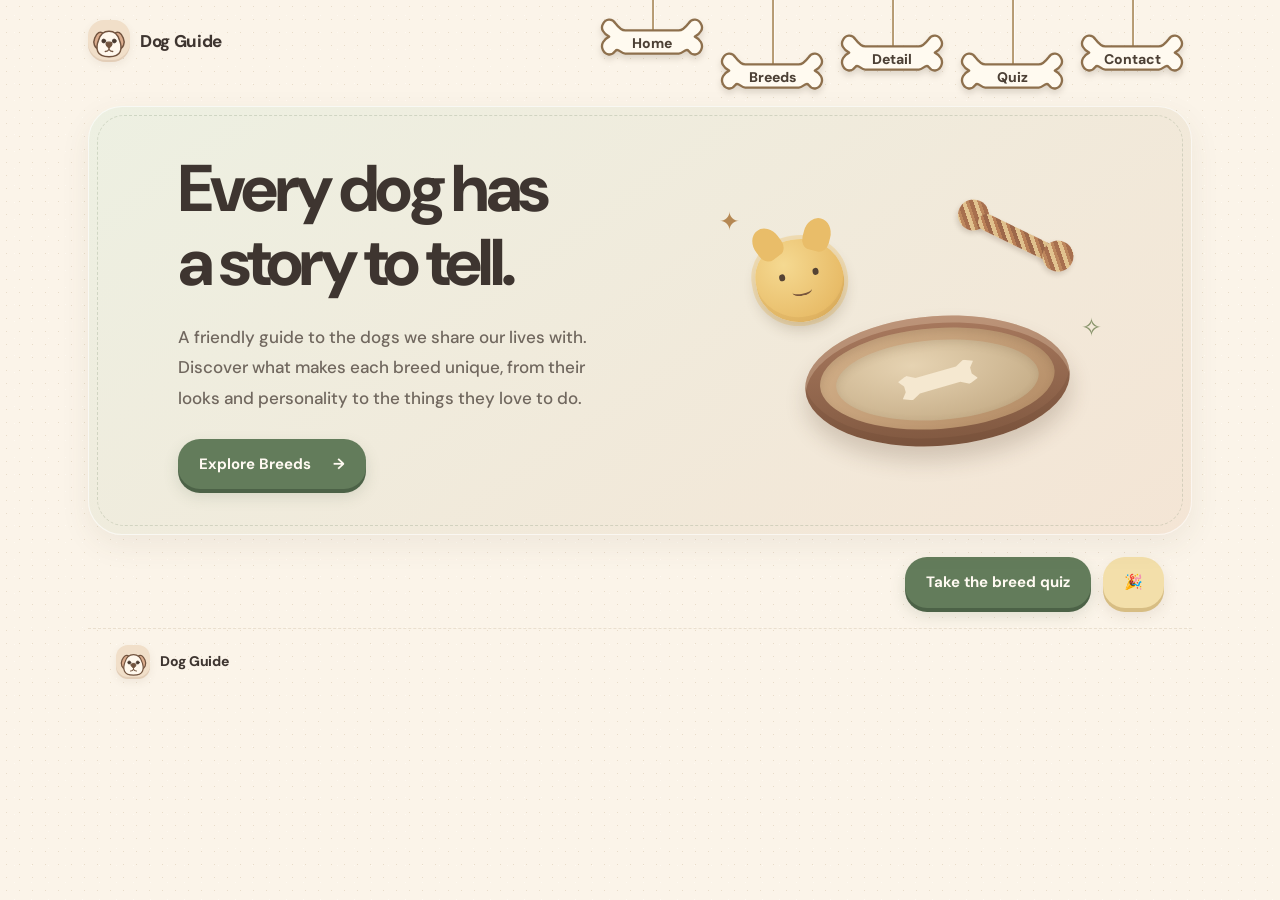
==== commit 3117a412: "add contact and surprise" ====
--- a/index.html
+++ b/index.html
@@ -16,6 +16,7 @@
   <a class="bone-link hang-long" href="breeds.html"><span class="bone-cord" aria-hidden="true"></span><svg class="bone-outline" viewBox="0 0 120 56" aria-hidden="true"><path d="M30 15C25 15 22 11 19 7 15 1 8 2 5 8 2 13 6 19 12 22 6 25 2 31 5 37c3 6 10 7 14 1 3-4 6 3 11 3h60c5 0 8-7 11-3 4 6 11 5 14-1 3-6-1-12-7-15 6-3 10-9 7-14-3-6-10-7-14-1-3 4-6 8-11 8Z"/></svg><span class="bone-label">Breeds</span></a>
   <a class="bone-link hang-mid" href="detail.html"><span class="bone-cord" aria-hidden="true"></span><svg class="bone-outline" viewBox="0 0 120 56" aria-hidden="true"><path d="M30 15C25 15 22 11 19 7 15 1 8 2 5 8 2 13 6 19 12 22 6 25 2 31 5 37c3 6 10 7 14 1 3-4 6 3 11 3h60c5 0 8-7 11-3 4 6 11 5 14-1 3-6-1-12-7-15 6-3 10-9 7-14-3-6-10-7-14-1-3 4-6 8-11 8Z"/></svg><span class="bone-label">Detail</span></a>
   <a class="bone-link hang-long" href="quzi.html"><span class="bone-cord" aria-hidden="true"></span><svg class="bone-outline" viewBox="0 0 120 56" aria-hidden="true"><path d="M30 15C25 15 22 11 19 7 15 1 8 2 5 8 2 13 6 19 12 22 6 25 2 31 5 37c3 6 10 7 14 1 3-4 6 3 11 3h60c5 0 8-7 11-3 4 6 11 5 14-1 3-6-1-12-7-15 6-3 10-9 7-14-3-6-10-7-14-1-3 4-6 8-11 8Z"/></svg><span class="bone-label">Quiz</span></a>
+  <a class="bone-link hang-mid" href="contact.html"><span class="bone-cord" aria-hidden="true"></span><svg class="bone-outline" viewBox="0 0 120 56" aria-hidden="true"><path d="M30 15C25 15 22 11 19 7 15 1 8 2 5 8 2 13 6 19 12 22 6 25 2 31 5 37c3 6 10 7 14 1 3-4 6 3 11 3h60c5 0 8-7 11-3 4 6 11 5 14-1 3-6-1-12-7-15 6-3 10-9 7-14-3-6-10-7-14-1-3 4-6 8-11 8Z"/></svg><span class="bone-label">Contact</span></a>
 </nav>
   </header>
   <main>
@@ -23,7 +24,7 @@
       <div class="hero-copy"><h1>Every dog has<br>a story to tell.</h1><p class="hero-lead">A friendly guide to the dogs we share our lives with. Discover what makes each breed unique, from their looks and personality to the things they love to do.</p><a class="button" href="breeds.html">Explore Breeds <span aria-hidden="true">→</span></a></div>
       <div class="home-image-slot" role="img" aria-label="A cozy dog bed with plush and rope toys"><div class="dog-bed"><div class="bed-cushion"><span class="bed-bone"></span></div></div><div class="plush-toy"><i class="plush-eye eye-left"></i><i class="plush-eye eye-right"></i><i class="plush-smile"></i></div><div class="rope-toy"><span class="rope-knot knot-left"></span><span class="rope-center"></span><span class="rope-knot knot-right"></span></div><span class="scene-spark spark-one">✦</span><span class="scene-spark spark-two">✧</span></div>
     </section>
-    <div class="home-quiz-link"><a class="button" href="quzi.html">Take the breed quiz</a></div>
+    <div class="home-quiz-link"><a class="button" href="quzi.html">Take the breed quiz</a><a class="button surprise-button" href="surprise.html" aria-label="Open My Dog page" title="My Dog">🎉</a></div>
   </main>
   <footer class="site-footer"><a class="brand footer-brand" href="index.html" aria-label="Dog Guide home"><span class="brand-mark" aria-hidden="true"><svg viewBox="0 0 48 48"><path class="ear" d="M17 14C12 10 8 13 5 20C2 27 5 34 11 35C16 35 19 29 20 22L22 17ZM31 14C36 10 40 13 43 20C46 27 43 34 37 35C32 35 29 29 28 22L26 17Z"/><path d="M24 11C17 11 12 16 10 23C8 28 7 33 9 38C11 43 17 45 24 45C31 45 37 43 39 38C41 33 40 28 38 23C36 16 31 11 24 11Z"/><circle class="icon-eye" cx="17" cy="24" r="2.6"/><circle class="icon-eye" cx="31" cy="24" r="2.6"/><path class="icon-nose" d="M20 28C20 26.5 21 25.5 22.5 25.5h3C27 25.5 28 26.5 28 28c0 2-2.5 4.3-4 5.5-1.5-1.2-4-3.5-4-5.5Z"/><path class="icon-mouth" d="M24 34v1M24 35c-1 2-3 3-5 3M24 35c1 2 3 3 5 3"/></svg></span><span>Dog Guide</span></a></footer>
 </body>
--- a/styles.css
+++ b/styles.css
@@ -126,4 +126,52 @@
 @media(max-width:560px){.breed-dock-track{gap:8px;padding:20px 12px 10px}.dock-item{flex-basis:122px}.dock-item img{width:114px;height:78px}.dock-item span{max-width:116px}}
 /* Keep lifted dock thumbnails inside the horizontal scrollport */
 .breed-dock-track{padding-top:48px;min-height:158px}
-@media(max-width:560px){.breed-dock-track{padding-top:42px;min-height:144px}}+@media(max-width:560px){.breed-dock-track{padding-top:42px;min-height:144px}}
+.breed-search-wrap{display:block;max-width:420px;margin:0 auto 20px}.breed-search{display:block;width:100%;height:44px;padding:0 16px;border:1px solid #dfd2c0;border-radius:16px;background:#fffdf8;color:#574b40;font:inherit;font-size:13px;box-shadow:0 3px 10px rgba(97,75,52,.05);outline:none;transition:border-color .16s,box-shadow .16s}.breed-search:focus{border-color:#91a080;box-shadow:0 0 0 3px rgba(99,124,91,.13)}.breed-search::placeholder{color:#a09485}.dock-search-wrap{max-width:460px;margin:0 0 12px}.dock-search{height:40px}.sr-only{position:absolute;width:1px;height:1px;padding:0;margin:-1px;overflow:hidden;clip:rect(0,0,0,0);white-space:nowrap;border:0}
+
+
+.breed-search-wrap{display:flex;gap:8px;align-items:center}
+.breed-search-wrap .breed-search{flex:1;min-width:0}
+.breed-search-button{height:44px;padding:0 18px;border:0;border-radius:14px;background:var(--green);color:#fffaf2;font:inherit;font-size:13px;font-weight:700;cursor:pointer}
+.breed-search-button:hover{background:var(--green-dark)}
+.breed-search-status{min-height:1.5em;margin:-10px auto 10px;color:var(--muted);font-size:12px;text-align:center}
+.contact-main{max-width:760px}
+.contact-card{max-width:620px;margin:0 auto;padding:clamp(28px,6vw,54px);border:1px solid var(--line);border-radius:28px;background:var(--paper);box-shadow:var(--shadow);text-align:center}
+.contact-kicker{color:var(--green-dark);font-size:12px;font-weight:700;letter-spacing:.1em;text-transform:uppercase}
+.contact-card h2{margin:10px 0;font-size:clamp(26px,4vw,36px);letter-spacing:-.04em}
+.contact-card>p{max-width:440px;margin:0 auto 22px;color:var(--muted);font-size:15px;line-height:1.8}
+.contact-card .contact-email{display:block;margin:0 auto 22px;color:var(--green-dark);font-size:clamp(18px,3vw,23px);font-weight:700;overflow-wrap:anywhere}
+.contact-button{justify-content:center}
+.contact-card .contact-note{margin:24px auto 0;font-size:12px}
+@media(max-width:560px){.contact-main{margin-top:30px}.contact-card{padding:30px 22px}}
+/* Fit all five navigation bones, including Contact */
+.site-header .main-nav{width:600px;gap:0}
+.site-header .main-nav .bone-cord{left:50%}
+@media(max-width:560px){
+  .site-header .main-nav{width:min(350px,calc(100vw - 32px));gap:4px}
+  .site-header .main-nav a.bone-link{flex:1 1 0;width:auto;min-width:0}
+  .site-header .main-nav .bone-outline,.site-header .main-nav .bone-label{width:100%}
+}
+.home-quiz-link{display:flex;justify-content:flex-end;gap:12px}
+.surprise-button{background:#f3dfaa;color:#5c4933;box-shadow:0 4px 0 #d7bd83,0 7px 15px rgba(97,75,52,.12)}
+.surprise-button:hover{background:#f7e9c5;box-shadow:0 6px 0 #d7bd83,0 10px 18px rgba(97,75,52,.16)}
+.surprise-main{max-width:1104px}
+.surprise-videos{display:grid;grid-template-columns:repeat(3,minmax(0,1fr));gap:18px}
+.surprise-video-card{min-width:0;padding:14px;border:1px solid var(--line);border-radius:22px;background:var(--paper);box-shadow:0 5px 13px rgba(97,75,52,.06)}
+.surprise-video-card h2{margin:0 0 10px;font-size:16px}
+.surprise-video-card video{display:block;width:100%;aspect-ratio:16/10;object-fit:contain;border-radius:14px;background:#2a2724}
+@media(max-width:800px){.surprise-videos{grid-template-columns:1fr 1fr}}
+@media(max-width:560px){.home-quiz-link{justify-content:center;flex-wrap:wrap}.surprise-videos{grid-template-columns:1fr}.surprise-video-card{padding:12px}}
+.surprise-photo-section{margin-top:34px}
+.surprise-photo-section>h2{margin:0 0 14px;font-size:21px}
+.surprise-photos{display:grid;grid-template-columns:repeat(4,minmax(0,1fr));gap:14px}
+.surprise-photo{display:block;min-width:0;padding:8px;border:1px solid var(--line);border-radius:18px;background:var(--paper);color:var(--muted);font:inherit;font-size:11px;cursor:zoom-in;text-align:center;box-shadow:0 5px 13px rgba(97,75,52,.06)}
+.surprise-photo img{display:block;width:100%;height:190px;object-fit:cover;border-radius:12px;background:#eee1d0}
+
+.surprise-photo:hover{border-color:#b6bd9f;transform:translateY(-2px)}
+.photo-lightbox{position:fixed;max-width:95vw;max-height:94vh;padding:18px;border:1px solid rgba(255,255,255,.3);border-radius:18px;background:#211e1b;box-shadow:0 20px 70px rgba(0,0,0,.45)}
+.photo-lightbox::backdrop{background:rgba(22,19,16,.82)}
+.photo-lightbox img{display:block;max-width:calc(95vw - 36px);max-height:calc(94vh - 36px);object-fit:contain;border-radius:8px}
+.photo-lightbox-close{position:absolute;top:6px;right:6px;width:34px;height:34px;border:0;border-radius:50%;background:rgba(255,255,255,.92);color:#332b25;font-size:25px;line-height:1;cursor:pointer}
+@media(max-width:800px){.surprise-photos{grid-template-columns:repeat(2,minmax(0,1fr))}}
+@media(max-width:560px){.surprise-photo img{height:150px}.photo-lightbox{padding:10px}.photo-lightbox img{max-width:calc(95vw - 20px);max-height:calc(94vh - 20px)}}
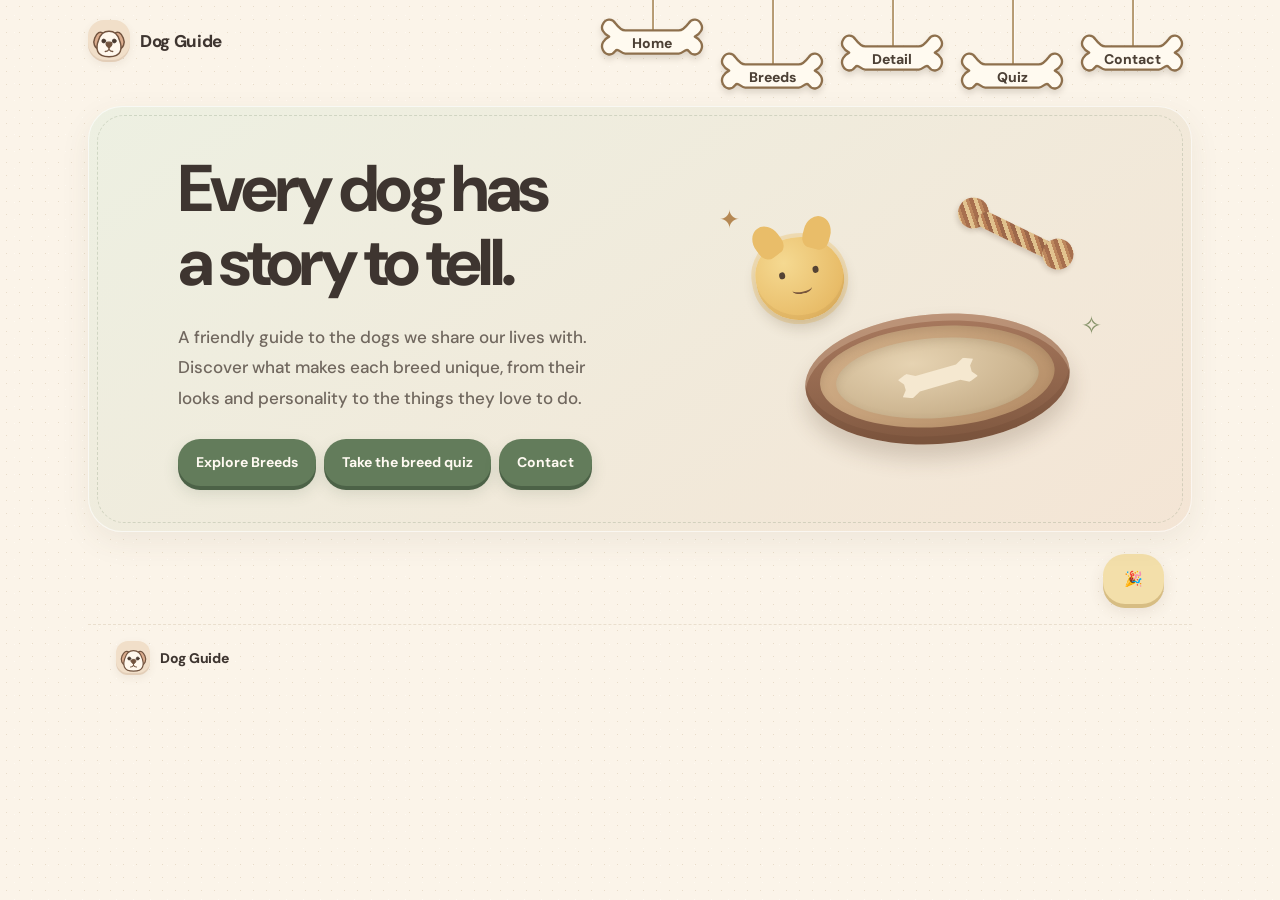
==== commit db7acaca: "improve the minor points" ====
--- a/index.html
+++ b/index.html
@@ -3,10 +3,18 @@
 <head>
   <meta charset="utf-8">
   <meta name="viewport" content="width=device-width, initial-scale=1">
+  <meta name="theme-color" content="#fbf4e9">
+  <meta name="apple-mobile-web-app-capable" content="yes">
+  <meta name="apple-mobile-web-app-status-bar-style" content="default">
+  <meta name="apple-mobile-web-app-title" content="Dog Guide">
+  <link rel="manifest" href="manifest.webmanifest">
+  <link rel="icon" href="icons/dog-mark.svg" type="image/svg+xml">
+  <link rel="apple-touch-icon" href="icons/apple-touch-icon.png">
   <meta name="description" content="A friendly guide to dog breeds, their looks, personalities, and favorite activities.">
   <title>Dog Guide — Get to Know Dogs</title>
   <link rel="stylesheet" href="styles.css">
   <script src="nav.js" defer></script>
+  <script src="pwa.js" defer></script>
 </head>
 <body>
   <header class="site-header">
@@ -21,10 +29,10 @@
   </header>
   <main>
     <section class="hero home-hero">
-      <div class="hero-copy"><h1>Every dog has<br>a story to tell.</h1><p class="hero-lead">A friendly guide to the dogs we share our lives with. Discover what makes each breed unique, from their looks and personality to the things they love to do.</p><a class="button" href="breeds.html">Explore Breeds <span aria-hidden="true">→</span></a></div>
+      <div class="hero-copy"><h1>Every dog has<br>a story to tell.</h1><p class="hero-lead">A friendly guide to the dogs we share our lives with. Discover what makes each breed unique, from their looks and personality to the things they love to do.</p><div class="hero-actions"><a class="button" href="breeds.html">Explore Breeds</a><a class="button" href="quzi.html">Take the breed quiz</a><a class="button" href="contact.html">Contact</a></div></div>
       <div class="home-image-slot" role="img" aria-label="A cozy dog bed with plush and rope toys"><div class="dog-bed"><div class="bed-cushion"><span class="bed-bone"></span></div></div><div class="plush-toy"><i class="plush-eye eye-left"></i><i class="plush-eye eye-right"></i><i class="plush-smile"></i></div><div class="rope-toy"><span class="rope-knot knot-left"></span><span class="rope-center"></span><span class="rope-knot knot-right"></span></div><span class="scene-spark spark-one">✦</span><span class="scene-spark spark-two">✧</span></div>
     </section>
-    <div class="home-quiz-link"><a class="button" href="quzi.html">Take the breed quiz</a><a class="button surprise-button" href="surprise.html" aria-label="Open My Dog page" title="My Dog">🎉</a></div>
+    <div class="home-quiz-link"><a class="button surprise-button" href="surprise.html" aria-label="Open My Dog page" title="My Dog">🎉</a></div>
   </main>
   <footer class="site-footer"><a class="brand footer-brand" href="index.html" aria-label="Dog Guide home"><span class="brand-mark" aria-hidden="true"><svg viewBox="0 0 48 48"><path class="ear" d="M17 14C12 10 8 13 5 20C2 27 5 34 11 35C16 35 19 29 20 22L22 17ZM31 14C36 10 40 13 43 20C46 27 43 34 37 35C32 35 29 29 28 22L26 17Z"/><path d="M24 11C17 11 12 16 10 23C8 28 7 33 9 38C11 43 17 45 24 45C31 45 37 43 39 38C41 33 40 28 38 23C36 16 31 11 24 11Z"/><circle class="icon-eye" cx="17" cy="24" r="2.6"/><circle class="icon-eye" cx="31" cy="24" r="2.6"/><path class="icon-nose" d="M20 28C20 26.5 21 25.5 22.5 25.5h3C27 25.5 28 26.5 28 28c0 2-2.5 4.3-4 5.5-1.5-1.2-4-3.5-4-5.5Z"/><path class="icon-mouth" d="M24 34v1M24 35c-1 2-3 3-5 3M24 35c1 2 3 3 5 3"/></svg></span><span>Dog Guide</span></a></footer>
 </body>
--- a/styles.css
+++ b/styles.css
@@ -101,10 +101,10 @@
 .quiz-match>p{margin:5px 0 14px;color:#766a5e;font-size:14px}
 .quiz-result-card.is-match{max-width:460px}
 .quiz-home-button{margin-top:25px}
-#quiz-start{position:relative;padding:14px 34px 14px 44px;border:1px solid #d9c7a7;border-radius:999px;background:linear-gradient(180deg,#f4e8cb,#e7d1a8);color:#5e4934;box-shadow:0 4px 0 #c8ab7d,0 8px 17px rgba(105,79,47,.14);font-size:16px;letter-spacing:.02em;transition:transform .2s,box-shadow .2s,filter .2s}
-#quiz-start:before{content:'✦';position:absolute;left:19px;top:50%;transform:translateY(-52%);font-size:17px;color:#94734c}
-#quiz-start:hover{transform:translateY(-2px);filter:brightness(1.04);box-shadow:0 6px 0 #c8ab7d,0 11px 20px rgba(105,79,47,.18)}
-#quiz-start:active{transform:translateY(3px);filter:brightness(.98);box-shadow:0 1px 0 #c8ab7d,0 3px 7px rgba(105,79,47,.12);transition-duration:.06s}
+#quiz-start{position:relative;padding:14px 34px 14px 44px;border:1px solid #60774b;border-radius:999px;background:linear-gradient(180deg,#d9e2cf,#cbd7bc);color:#382f27;box-shadow:0 4px 0 #8fa27b,0 8px 17px rgba(78,103,57,.18);font-size:16px;letter-spacing:.02em;transition:transform .2s,box-shadow .2s,filter .2s}
+#quiz-start:before{content:'🐾';position:absolute;left:19px;top:50%;transform:translateY(-52%);font-size:17px}
+#quiz-start:hover{transform:translateY(-2px);filter:brightness(1.04);box-shadow:0 6px 0 #8fa27b,0 11px 20px rgba(78,103,57,.22)}
+#quiz-start:active{transform:translateY(3px);filter:brightness(.98);box-shadow:0 1px 0 #8fa27b,0 3px 7px rgba(78,103,57,.16);transition-duration:.06s}
 .quiz-dog-border{position:relative;z-index:2;display:flex;align-items:flex-end;justify-content:space-around;gap:12px;height:78px;margin:-55px 12px 0;padding:0 10px;border-bottom:2px dashed #d8c5a7;pointer-events:none}
 .quiz-dog{width:clamp(64px,13vw,112px);height:70px;overflow:visible;fill:#d9a875;stroke:#8a654b;stroke-width:2.6;stroke-linecap:round;stroke-linejoin:round;filter:drop-shadow(0 3px 2px rgba(91,67,46,.14))}
 .quiz-dog path{fill:none;stroke:#8a654b;stroke-width:5;stroke-linecap:round;stroke-linejoin:round}
@@ -174,4 +174,125 @@
 .photo-lightbox img{display:block;max-width:calc(95vw - 36px);max-height:calc(94vh - 36px);object-fit:contain;border-radius:8px}
 .photo-lightbox-close{position:absolute;top:6px;right:6px;width:34px;height:34px;border:0;border-radius:50%;background:rgba(255,255,255,.92);color:#332b25;font-size:25px;line-height:1;cursor:pointer}
 @media(max-width:800px){.surprise-photos{grid-template-columns:repeat(2,minmax(0,1fr))}}
-@media(max-width:560px){.surprise-photo img{height:150px}.photo-lightbox{padding:10px}.photo-lightbox img{max-width:calc(95vw - 20px);max-height:calc(94vh - 20px)}}+@media(max-width:560px){.surprise-photo img{height:150px}.photo-lightbox{padding:10px}.photo-lightbox img{max-width:calc(95vw - 20px);max-height:calc(94vh - 20px)}}
+.quiz-dog-border{display:block;height:98px;margin:-50px 12px 0;padding:0;overflow:hidden;border-bottom:2px dashed #d8c5a7}
+.quiz-dog-walker{position:absolute;left:0;bottom:3px;width:132px;height:88px;overflow:visible;animation:quiz-dog-patrol 8s ease-in-out infinite alternate}
+.walker-ground-shadow{fill:rgba(79,59,39,.16);animation:walker-shadow 0.48s ease-in-out infinite alternate}
+.walker-bob{transform-box:view-box;transform-origin:90px 90px;animation:walker-bob .48s ease-in-out infinite alternate}
+.walker-tail{transform-box:view-box;transform-origin:51px 59px;animation:walker-tail .36s ease-in-out infinite alternate}
+.walker-leg{transform-box:view-box;animation:walker-step .24s ease-in-out infinite alternate}
+.walker-leg-back{transform-origin:62px 70px;animation-delay:-.24s}
+.walker-leg-front-far{transform-origin:118px 70px;animation-delay:-.12s}
+.walker-leg-back-near{transform-origin:68px 72px}
+.walker-leg-front-near{transform-origin:122px 70px;animation-delay:-.24s}
+@keyframes quiz-dog-patrol{0%{left:0;transform:scaleX(1)}46%{left:calc(100% - 132px);transform:scaleX(1)}50%{left:calc(100% - 132px);transform:scaleX(-1)}96%{left:0;transform:scaleX(-1)}100%{left:0;transform:scaleX(1)}}
+@keyframes walker-step{from{transform:rotate(-20deg)}to{transform:rotate(20deg)}}
+@keyframes walker-bob{from{transform:translateY(0)}to{transform:translateY(-2px)}}
+@keyframes walker-tail{from{transform:rotate(-8deg)}to{transform:rotate(12deg)}}
+@keyframes walker-shadow{from{transform:scaleX(.94);opacity:.75}to{transform:scaleX(1.04);opacity:1}}
+@media(prefers-reduced-motion:reduce){.quiz-dog-walker,.walker-ground-shadow,.walker-bob,.walker-tail,.walker-leg{animation:none}}
+.quiz-machine{max-width:900px;margin:22px auto 52px;padding:0 12px}
+.machine-stage{position:relative;height:230px;overflow:hidden;border:1px solid #e8ddca;border-radius:24px;background:linear-gradient(180deg,#fffaf0 0%,#f5ead9 70%,#eee0ca 100%);box-shadow:0 8px 22px rgba(97,75,52,.08)}
+.machine-stage:before{content:"";position:absolute;left:0;right:0;bottom:30px;border-bottom:2px dashed rgba(137,116,84,.35)}
+.machine-stage:after{content:"";position:absolute;left:0;right:0;bottom:0;height:30px;background:linear-gradient(180deg,rgba(226,211,187,.08),rgba(208,187,153,.2));pointer-events:none}
+.launcher-station{position:absolute;z-index:3;left:2%;bottom:31px;width:100px;text-align:center}
+.launcher-button{display:flex;width:96px;height:95px;margin:auto;padding:0;flex-direction:column;align-items:center;justify-content:flex-end;border:0;background:transparent;cursor:pointer;transition:transform .15s;position:relative}
+.launcher-button:hover:not(:disabled){transform:translateY(-3px)}
+.launcher-button:active:not(:disabled){transform:translateY(2px) scale(.97)}
+.launcher-button:focus-visible{outline:3px solid #d4a857;outline-offset:2px;border-radius:18px}
+.launcher-button:disabled{cursor:wait;filter:saturate(.7)}
+.launcher-art{position:absolute;left:4px;bottom:12px;width:88px;height:79px;overflow:visible;filter:drop-shadow(0 3px 2px rgba(77,62,42,.18))}
+.launcher-press{position:relative;z-index:1;margin:0 0 0 50px;padding:3px 8px;border-radius:999px;background:#6e8357;color:white;font-size:10px;font-weight:800;letter-spacing:.02em;box-shadow:0 2px 0 #536740}
+.launcher-label{display:block;margin-top:3px;color:#796a57;font-size:10px;font-weight:700}
+.machine-ball{display:none;position:absolute;z-index:4;left:10.8%;bottom:96px;width:28px;height:28px;filter:drop-shadow(0 3px 2px rgba(66,67,33,.2))}
+.machine-ball svg{display:block;width:100%;height:100%}
+.fetch-dog{position:absolute;z-index:2;left:21%;bottom:31px;width:clamp(82px,12vw,108px);height:108px;transform:translateX(-50%);transition:left 2.4s linear}
+.fetch-dog-art{display:block;width:100%;height:100%;overflow:visible;filter:drop-shadow(0 4px 3px rgba(97,70,39,.2));animation:pup-idle 1.4s ease-in-out infinite alternate}
+.pup-tail{transform-box:view-box;transform-origin:93px 80px;animation:pup-wag .32s ease-in-out infinite alternate}
+.pup-fetch-ball{opacity:0;transform:scale(.5);transform-origin:60px 76px;transition:opacity .15s,transform .15s}
+.machine-stage.is-launching .machine-ball{display:block;animation:tennis-flight 1.1s linear forwards}
+.machine-stage.is-chasing .machine-ball{display:block;left:85%;bottom:44px;transform:scale(.75) rotate(650deg);animation:none}.machine-stage.is-returning .machine-ball{display:none}
+.machine-stage.is-chasing .fetch-dog,.machine-stage.is-returning .fetch-dog{left:81%}
+.machine-stage.is-returning .fetch-dog{left:21%}
+.machine-stage.is-chasing .fetch-dog-art,.machine-stage.is-returning .fetch-dog-art{animation:pup-run .22s ease-in-out infinite alternate}
+.machine-stage.is-returning .pup-fetch-ball{opacity:1;transform:scale(1)}
+.machine-status{position:absolute;z-index:5;right:14px;bottom:4px;left:14px;margin:0;color:#6d6255;font-size:11px;text-align:center;pointer-events:none}
+@keyframes tennis-flight{0%{left:10.8%;bottom:96px;transform:scale(.8) rotate(0)}10%{left:18.22%;bottom:115px;transform:scale(.84) rotate(65deg)}20%{left:25.64%;bottom:129px;transform:scale(.88) rotate(130deg)}30%{left:33.06%;bottom:138px;transform:scale(.92) rotate(195deg)}40%{left:40.48%;bottom:140px;transform:scale(.96) rotate(260deg)}50%{left:47.9%;bottom:138px;transform:scale(1) rotate(325deg)}60%{left:55.32%;bottom:130px;transform:scale(.96) rotate(390deg)}70%{left:62.74%;bottom:117px;transform:scale(.91) rotate(455deg)}80%{left:70.16%;bottom:98px;transform:scale(.86) rotate(520deg)}90%{left:77.58%;bottom:74px;transform:scale(.8) rotate(585deg)}100%{left:85%;bottom:44px;transform:scale(.75) rotate(650deg)}}
+@keyframes pup-idle{from{transform:translateY(0)}to{transform:translateY(-2px)}}
+@keyframes pup-run{from{transform:translateY(0) rotate(-3deg)}to{transform:translateY(-5px) rotate(3deg)}}
+@keyframes pup-wag{from{transform:rotate(-14deg)}to{transform:rotate(18deg)}}
+@media(max-width:560px){.quiz-machine{margin:16px auto 40px;padding:0 8px}.machine-stage{height:202px}.launcher-station{left:0;bottom:30px;transform:scale(.82);transform-origin:left bottom}.fetch-dog{width:82px;height:95px;bottom:31px;left:25%}.machine-stage.is-chasing .fetch-dog{left:82%}.machine-stage.is-chasing .machine-ball{left:86%;bottom:42px}.machine-stage.is-returning .fetch-dog{left:25%}.machine-ball{left:13.3%;bottom:82px}.machine-stage.is-launching .machine-ball{animation-name:tennis-flight-mobile;animation-duration:1.1s;animation-timing-function:linear}.machine-status{font-size:10px}.machine-stage:before{bottom:30px}}
+@keyframes tennis-flight-mobile{0%{left:13.3%;bottom:82px;transform:scale(.8) rotate(0)}10%{left:20.57%;bottom:97px;transform:scale(.84) rotate(65deg)}20%{left:27.84%;bottom:107px;transform:scale(.88) rotate(130deg)}30%{left:35.11%;bottom:114px;transform:scale(.92) rotate(195deg)}40%{left:42.38%;bottom:116px;transform:scale(.96) rotate(260deg)}50%{left:49.65%;bottom:114px;transform:scale(1) rotate(325deg)}60%{left:56.92%;bottom:108px;transform:scale(.96) rotate(390deg)}70%{left:64.19%;bottom:98px;transform:scale(.91) rotate(455deg)}80%{left:71.46%;bottom:83px;transform:scale(.86) rotate(520deg)}90%{left:78.73%;bottom:65px;transform:scale(.8) rotate(585deg)}100%{left:86%;bottom:42px;transform:scale(.75) rotate(650deg)}}
+@media(prefers-reduced-motion:reduce){.fetch-dog,.fetch-dog-art,.pup-tail,.pup-fetch-ball,.machine-ball{transition:none;animation:none!important}.machine-stage.is-chasing .fetch-dog{left:81%}.machine-stage.is-returning .fetch-dog{left:21%}}
+.fetch-dog-art-front{display:block}
+.fetch-dog-art-side{display:none}
+#machine-stage.is-chasing .fetch-dog-art-front,#machine-stage.is-returning .fetch-dog-art-front{display:none}
+#machine-stage.is-chasing .fetch-dog-art-side,#machine-stage.is-returning .fetch-dog-art-side{display:block;animation:pup-run .22s ease-in-out infinite alternate}
+#machine-stage.is-returning .fetch-dog-art-side{animation-name:pup-run-return}
+.pup-fetch-ball-side{opacity:0}
+#machine-stage.is-returning .pup-fetch-ball-side{opacity:1}
+.side-leg-front,.side-leg-back{transform-box:fill-box;transform-origin:top center;animation:side-gallop .22s ease-in-out infinite alternate}
+.side-leg-back{animation-delay:-.11s}
+.side-tail{transform-box:view-box;transform-origin:35px 54px;animation:pup-wag .22s ease-in-out infinite alternate}
+@keyframes pup-run-return{from{transform:translateY(0) scaleX(-1) rotate(-3deg)}to{transform:translateY(-5px) scaleX(-1) rotate(3deg)}}
+@keyframes side-gallop{from{transform:rotate(-24deg)}to{transform:rotate(24deg)}}
+
+.quiz-answer.is-selected{background:#cbd7bc;border-color:#60774b;box-shadow:0 0 0 3px rgba(78,103,57,.24);color:#382f27}
+.quiz-answer.is-selected .quiz-answer-mark{background:#566f43;color:#fff}
+.quiz-results .quiz-result-card img{height:360px;object-fit:contain;object-position:center;background:#f1e6d6}
+@media(max-width:560px){.quiz-results .quiz-result-card img{height:280px}}
+.quiz-controls .quiz-back,.quiz-controls .button,.quiz-results .quiz-back{position:relative;padding:14px 34px 14px 44px;border:1px solid #60774b;border-radius:999px;background:linear-gradient(180deg,#d9e2cf,#cbd7bc);color:#382f27;box-shadow:0 4px 0 #8fa27b,0 8px 17px rgba(78,103,57,.18);font:inherit;font-size:16px;font-weight:700;letter-spacing:.02em;cursor:pointer;transition:transform .2s,box-shadow .2s,filter .2s}
+.quiz-controls .quiz-back:before,.quiz-controls .button:before,.quiz-results .quiz-back:before{content:'🐾';position:absolute;left:19px;top:50%;transform:translateY(-52%);font-size:17px}
+.quiz-controls .quiz-back:hover,.quiz-controls .button:hover,.quiz-results .quiz-back:hover{transform:translateY(-2px);filter:brightness(1.04);box-shadow:0 6px 0 #8fa27b,0 11px 20px rgba(78,103,57,.22)}
+.quiz-controls .quiz-back:active,.quiz-controls .button:active,.quiz-results .quiz-back:active{transform:translateY(3px);filter:brightness(.98);box-shadow:0 1px 0 #8fa27b,0 3px 7px rgba(78,103,57,.16);transition-duration:.06s}
+
+/* Mobile layout shared by every page */
+@media(max-width:700px){
+  .site-header{height:auto;min-height:0;padding:10px 16px 4px;display:flex;flex-direction:column;align-items:stretch;gap:0}
+  .site-header>.brand{align-self:flex-start;margin:0 0 2px}
+  .site-header .main-nav{position:relative;inset:auto;width:100%;height:auto;max-width:520px;margin:0 auto;display:flex;justify-content:space-between;gap:2px}
+  .site-header .main-nav a.bone-link{flex:1 1 0;width:auto;min-width:0;height:calc(var(--cord) + 43px)}
+  .site-header .main-nav .bone-cord{left:50%}
+  .site-header .main-nav .bone-outline{left:0;width:100%;height:43px}
+  .site-header .main-nav .bone-label{left:0;width:100%;font-size:clamp(9px,2.8vw,12px)}
+  .hero.home-hero{margin:16px 12px 0;padding-left:24px;padding-right:24px}
+  .type-main,.surprise-main{width:100%;padding-left:14px;padding-right:14px}
+  .quiz-main{width:100%;padding-left:14px;padding-right:14px}
+  .detail-page-photo{max-height:58vh}
+  .detail-page-actions{justify-content:center}
+}
+@media(max-width:560px){
+  .site-header{padding-left:12px;padding-right:12px}
+  .site-header .main-nav{max-width:100%;gap:0}
+  .site-header .main-nav a.bone-link{height:calc(var(--cord) + 39px)}
+  .site-header .main-nav .bone-outline{height:39px}
+  .site-header .main-nav .bone-label{top:calc(var(--cord) + 10px);font-size:10px}
+  .breed-search-wrap{gap:6px}
+  .breed-search-button{padding:0 13px;min-width:68px}
+  .breed-grid{grid-template-columns:repeat(2,minmax(0,1fr))}
+  .quiz-shell{padding:22px 16px}
+  .quiz-controls{flex-wrap:wrap;gap:10px}
+  .quiz-controls>*{flex:1 1 130px;min-width:0}
+  .quiz-controls .quiz-back,.quiz-controls .button,.quiz-results .quiz-back{padding:12px 12px 12px 34px;font-size:14px;white-space:normal}
+  .quiz-controls .quiz-back:before,.quiz-controls .button:before,.quiz-results .quiz-back:before{left:13px}
+  .surprise-photos{gap:9px}
+  .surprise-photo{padding:6px}
+  .contact-card{padding:28px 16px}
+  .detail-page-card .detail-content{padding:20px 17px}
+}
+@media(max-width:360px){
+  .site-header .main-nav .bone-label{font-size:9px}
+  .breed-card-copy{padding:9px 8px}
+  .quiz-main{padding-left:10px;padding-right:10px}
+  .quiz-shell{padding:20px 12px}
+}
+
+/* Home actions and quiz navigation */
+.hero-actions{display:flex;flex-wrap:nowrap;gap:8px;margin-top:22px}
+.hero-actions .button{display:inline-flex;align-items:center;justify-content:center;white-space:nowrap;padding:12px clamp(8px,1.6vw,18px);font-size:clamp(11px,1.1vw,14px)}
+.quiz-restart-row{display:flex;justify-content:flex-end;max-width:900px;margin:8px auto 0;padding:0}
+.quiz-restart{width:42px;height:42px;padding:0;border:1px solid #60774b;border-radius:50%;background:#d5dfca;color:#382f27;font-size:28px;line-height:1;cursor:pointer;box-shadow:0 3px 0 #8fa27b}
+.quiz-restart:hover{transform:translateY(-2px)}
+.quiz-restart:before{content:none}
+@media(max-width:700px){.hero-actions{gap:5px}.hero-actions .button{padding:10px clamp(6px,1.8vw,12px);font-size:clamp(10px,2.9vw,13px)}}
+@media(max-width:560px){.quiz-controls>*{flex:initial}.quiz-controls .quiz-back,.quiz-controls .button{flex:1 1 130px}.quiz-restart-row{margin-top:6px}}
